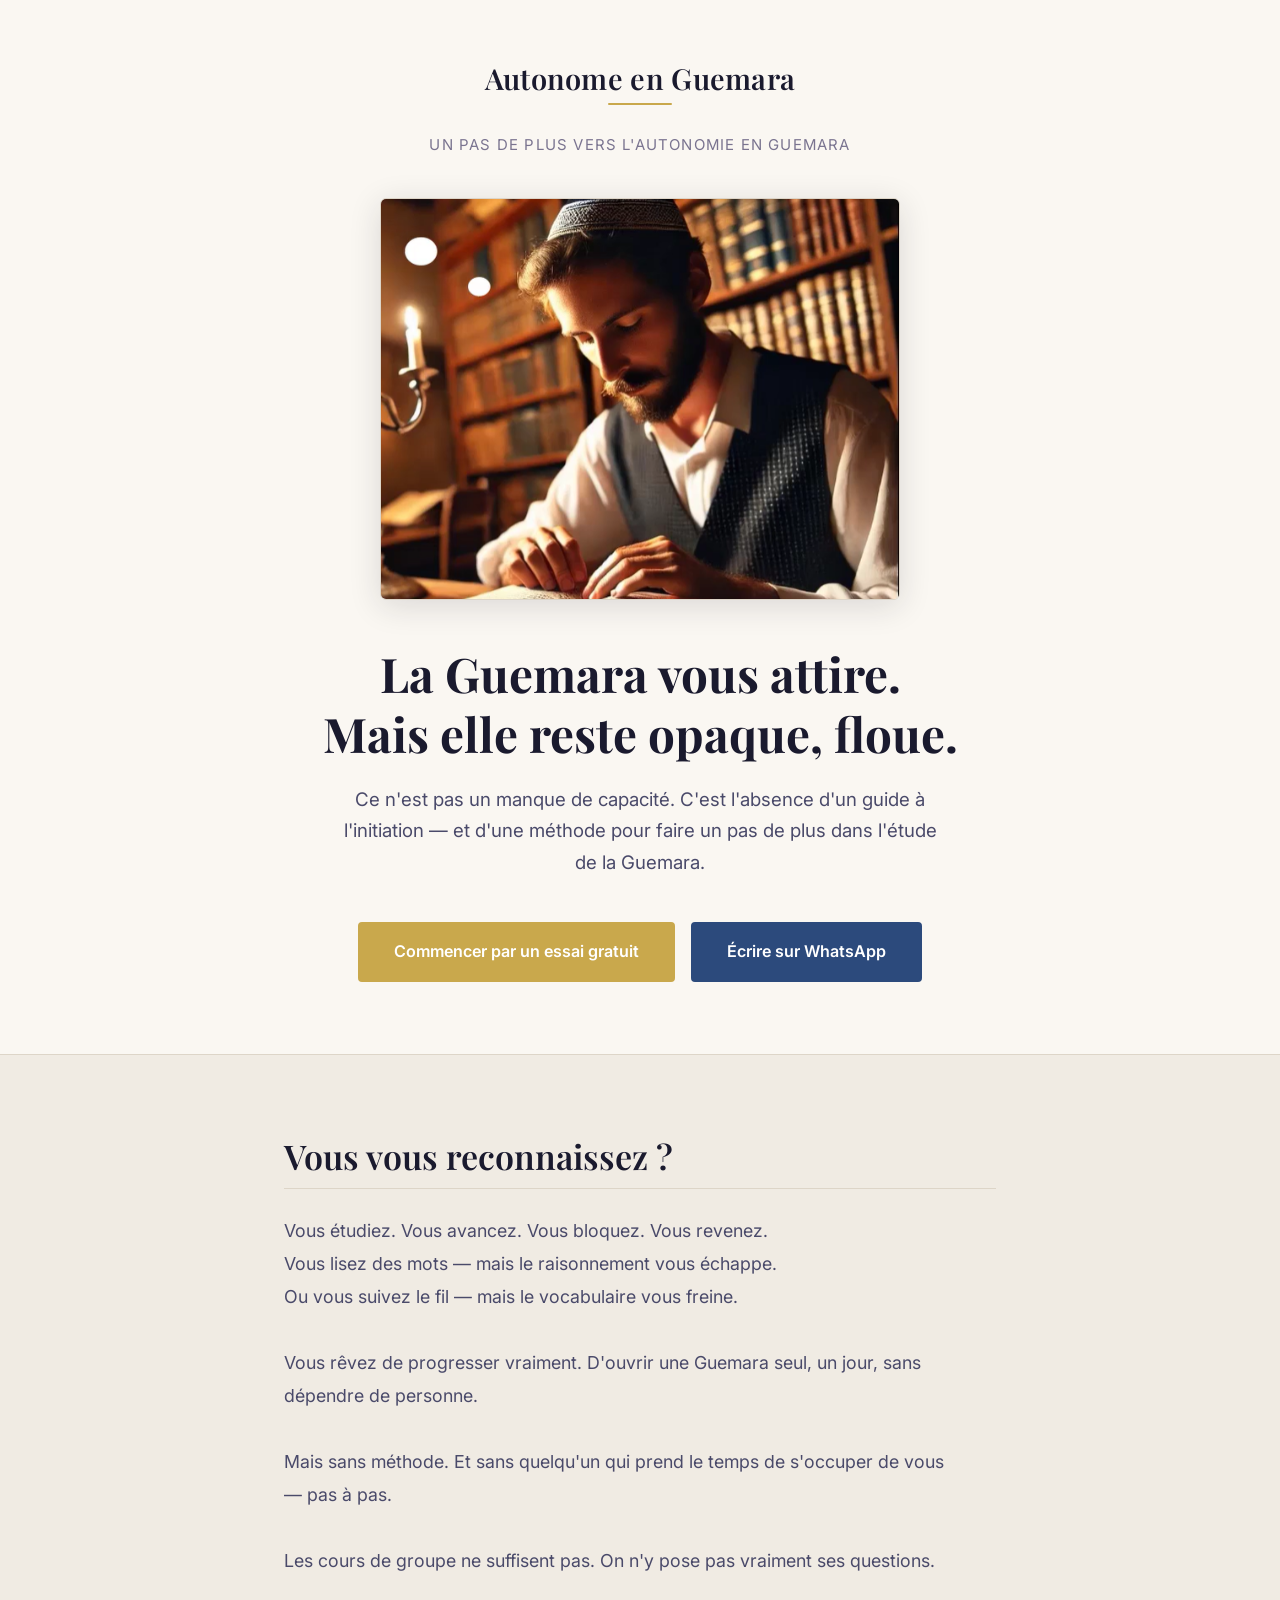
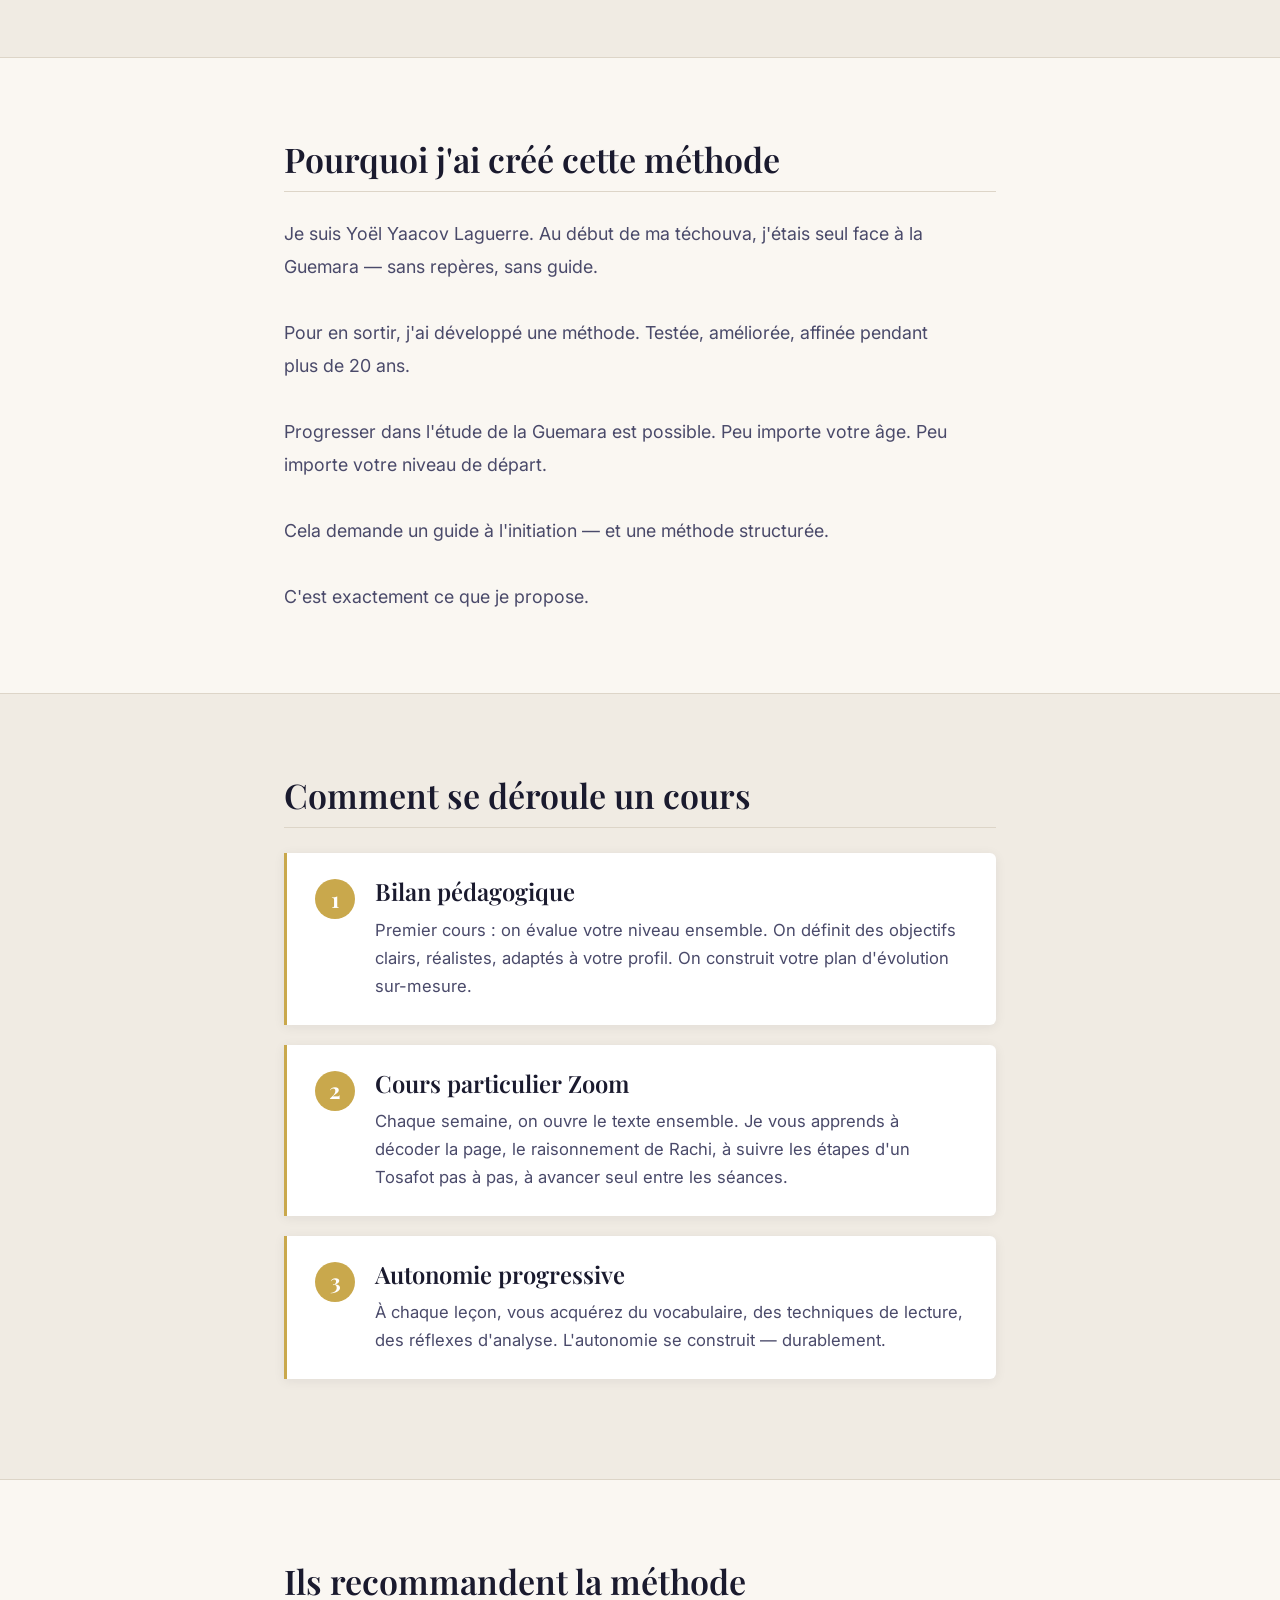
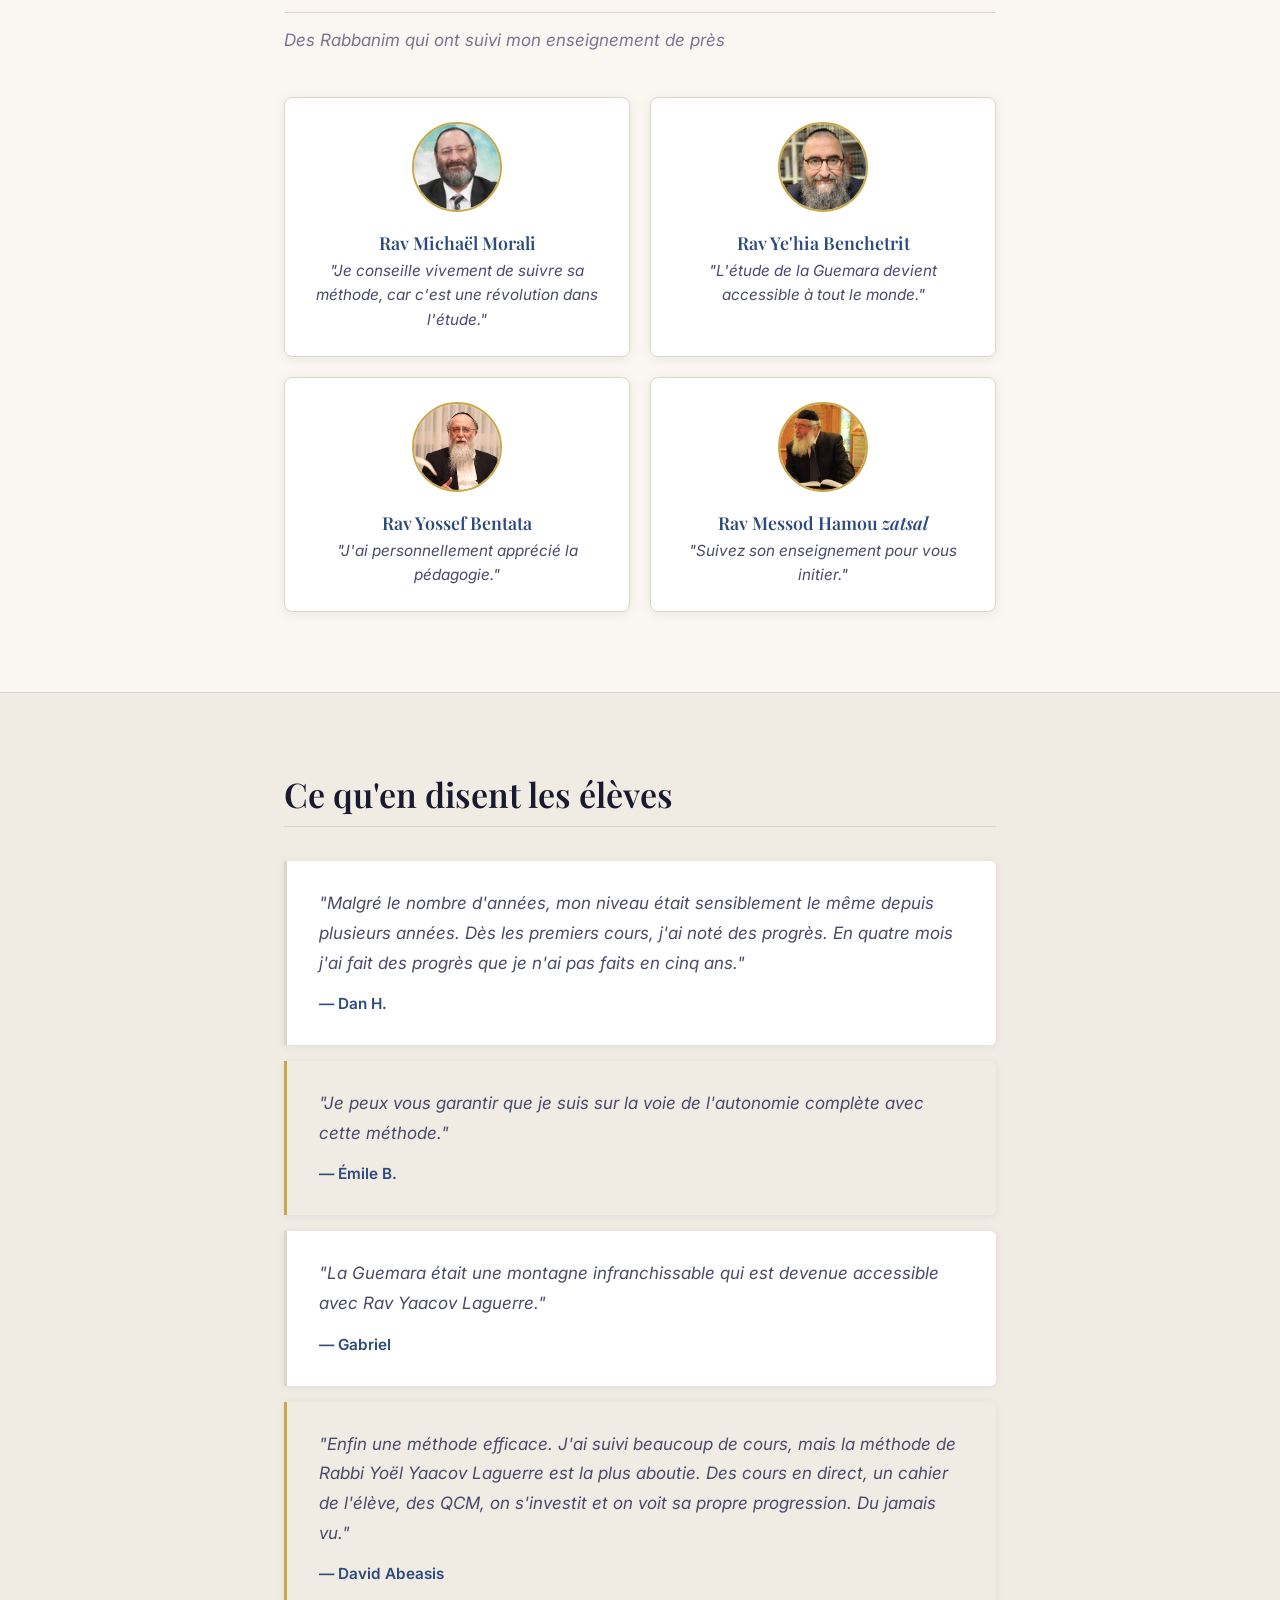
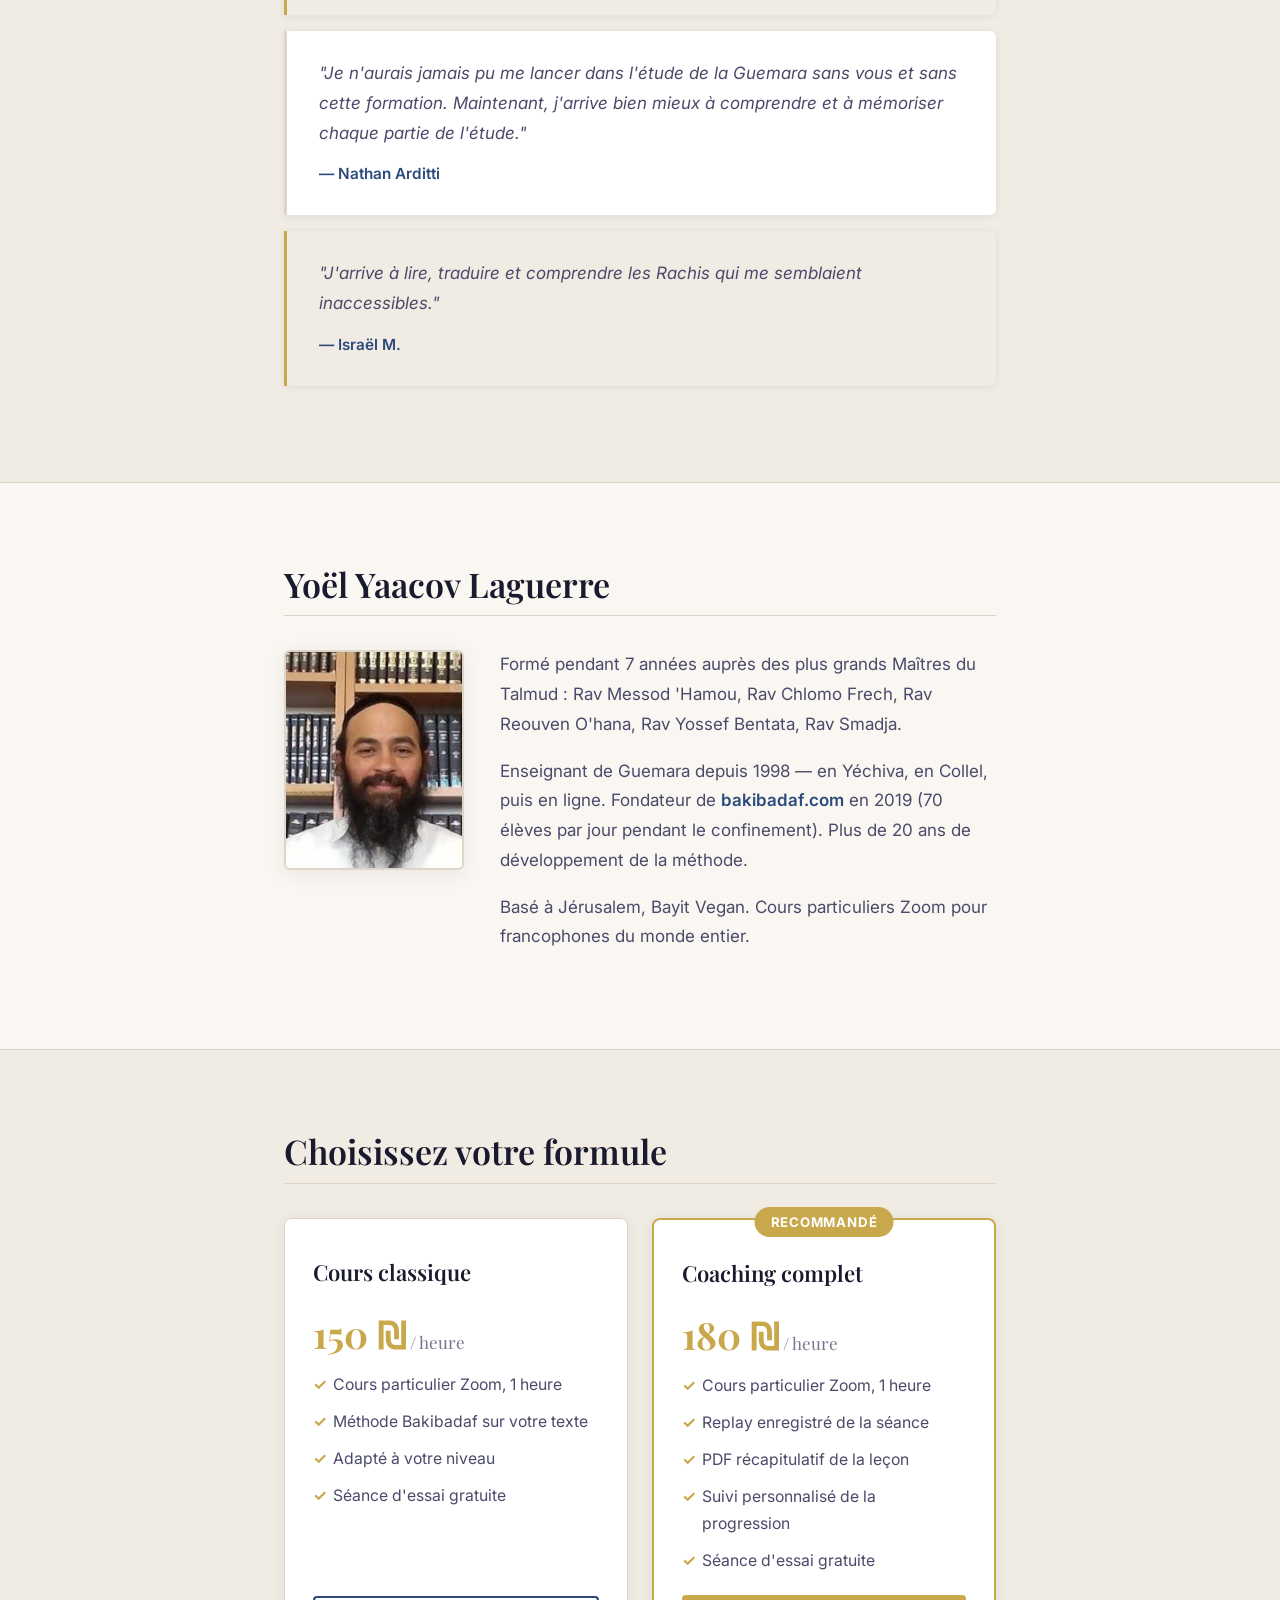
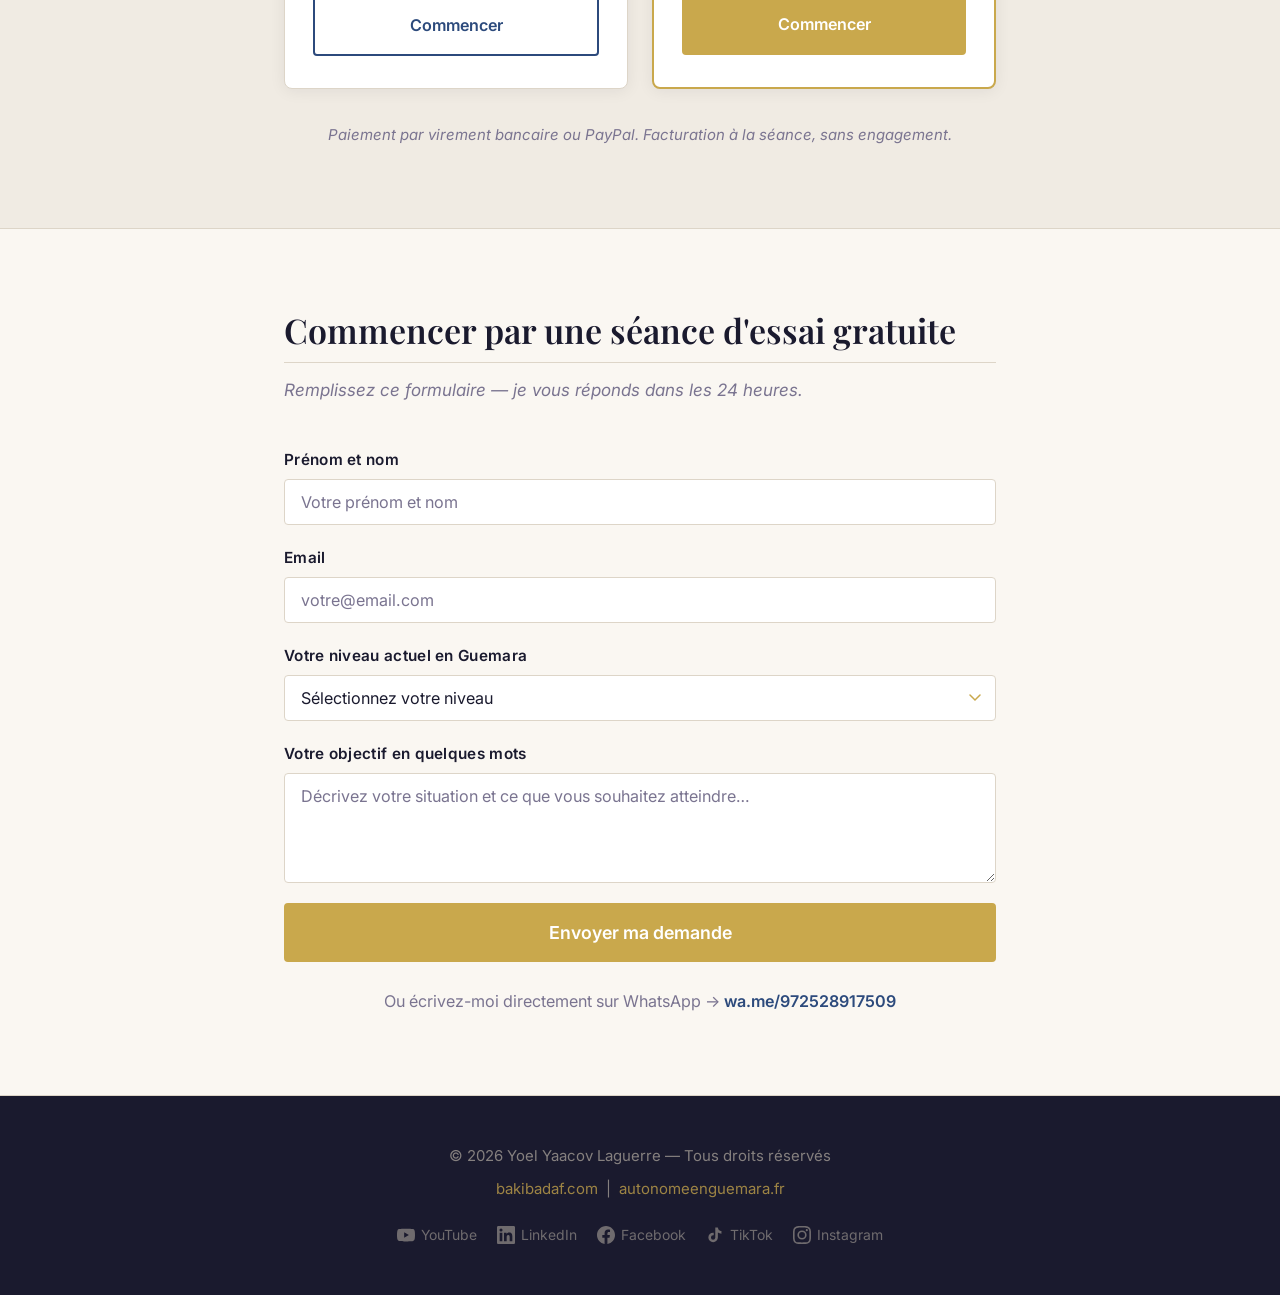
==== index.html @ 6c23c230 "Initial deploy — autonomeenguemara.fr" ====
<!DOCTYPE html>
<html lang="fr">
<head>
  <meta charset="UTF-8" />
  <meta name="viewport" content="width=device-width, initial-scale=1.0" />
  <title>Autonome en Guemara — Cours particuliers avec Rav Yoël Yaacov Laguerre</title>
  <meta name="description" content="Un pas de plus vers l'autonomie en Guemara. Cours particuliers Zoom avec Rav Yoël Yaacov Laguerre. Méthode Bakibadaf. Séance d'essai gratuite." />

  <link rel="preconnect" href="https://fonts.googleapis.com" />
  <link rel="preconnect" href="https://fonts.gstatic.com" crossorigin />
  <link href="https://fonts.googleapis.com/css2?family=Playfair+Display:ital,wght@0,400;0,600;0,700;1,400&family=Inter:wght@400;500;600&display=swap" rel="stylesheet" />

  <link rel="stylesheet" href="style.css" />
</head>
<body>

  <!-- ═══════════════════════════════════════════
       1. HERO
  ════════════════════════════════════════════ -->
  <section class="hero">
    <div class="container">
      <div class="hero__logo-texte">
        <span class="hero__logo-titre">Autonome en Guemara</span>
        <span class="hero__logo-ligne"></span>
      </div>

      <div class="hero__sous-logo">Un pas de plus vers l'autonomie en Guemara</div>

      <div class="hero__image-wrap">
        <img
          src="images/hero.png"
          alt="Élève étudiant la Guemara à la bougie"
          class="hero__image"
          loading="eager"
        />
      </div>

      <h1 class="hero__titre">
        La Guemara vous attire.<br>Mais elle reste opaque, floue.
      </h1>
      <p class="hero__sous-titre">
        Ce n'est pas un manque de capacité. C'est l'absence d'un guide à l'initiation — et d'une méthode pour faire un pas de plus dans l'étude de la Guemara.
      </p>

      <div class="hero__cta">
        <a href="#formulaire" class="btn btn--or">Commencer par un essai gratuit</a>
        <a href="https://wa.me/972528917509" class="btn btn--bordeaux" target="_blank" rel="noopener">Écrire sur WhatsApp</a>
      </div>
    </div>
  </section>

  <hr class="separateur" />

  <!-- ═══════════════════════════════════════════
       2. LA DOULEUR
  ════════════════════════════════════════════ -->
  <section class="section section--alt">
    <div class="container">
      <h2>Vous vous reconnaissez&nbsp;?</h2>
      <p class="prose">
        Vous étudiez. Vous avancez. Vous bloquez. Vous revenez.<br>
        Vous lisez des mots — mais le raisonnement vous échappe.<br>
        Ou vous suivez le fil — mais le vocabulaire vous freine.<br><br>
        Vous rêvez de progresser vraiment. D'ouvrir une Guemara seul, un jour, sans dépendre de personne.<br><br>
        Mais sans méthode. Et sans quelqu'un qui prend le temps de s'occuper de vous — pas à pas.<br><br>
        Les cours de groupe ne suffisent pas. On n'y pose pas vraiment ses questions.
      </p>
    </div>
  </section>

  <hr class="separateur" />

  <!-- ═══════════════════════════════════════════
       3. POURQUOI CETTE MÉTHODE EXISTE
  ════════════════════════════════════════════ -->
  <section class="section">
    <div class="container">
      <h2>Pourquoi j'ai créé cette méthode</h2>
      <p class="prose">
        Je suis Yoël Yaacov Laguerre. Au début de ma téchouva, j'étais seul face à la Guemara — sans repères, sans guide.<br><br>
        Pour en sortir, j'ai développé une méthode. Testée, améliorée, affinée pendant plus de 20 ans.<br><br>
        Progresser dans l'étude de la Guemara est possible. Peu importe votre âge. Peu importe votre niveau de départ.<br><br>
        Cela demande un guide à l'initiation — et une méthode structurée.<br><br>
        C'est exactement ce que je propose.
      </p>
    </div>
  </section>

  <hr class="separateur" />

  <!-- ═══════════════════════════════════════════
       4. COMMENT ÇA SE PASSE
  ════════════════════════════════════════════ -->
  <section class="section section--alt">
    <div class="container">
      <h2>Comment se déroule un cours</h2>

      <div class="etape">
        <div class="etape__num">1</div>
        <div class="etape__corps">
          <h3>Bilan pédagogique</h3>
          <p>Premier cours : on évalue votre niveau ensemble. On définit des objectifs clairs, réalistes, adaptés à votre profil. On construit votre plan d'évolution sur-mesure.</p>
        </div>
      </div>

      <div class="etape">
        <div class="etape__num">2</div>
        <div class="etape__corps">
          <h3>Cours particulier Zoom</h3>
          <p>Chaque semaine, on ouvre le texte ensemble. Je vous apprends à décoder la page, le raisonnement de Rachi, à suivre les étapes d'un Tosafot pas à pas, à avancer seul entre les séances.</p>
        </div>
      </div>

      <div class="etape">
        <div class="etape__num">3</div>
        <div class="etape__corps">
          <h3>Autonomie progressive</h3>
          <p>À chaque leçon, vous acquérez du vocabulaire, des techniques de lecture, des réflexes d'analyse. L'autonomie se construit — durablement.</p>
        </div>
      </div>
    </div>
  </section>

  <hr class="separateur" />

  <!-- ═══════════════════════════════════════════
       5. ILS RECOMMANDENT — RABBANIM
  ════════════════════════════════════════════ -->
  <section class="section" id="recommandations">
    <div class="container">
      <h2>Ils recommandent la méthode</h2>
      <p class="section__sous-titre">Des Rabbanim qui ont suivi mon enseignement de près</p>

      <div class="cards-grid">

        <article class="card-rav">
          <img src="images/rav_morali.png" alt="Rav Michaël Morali" class="card-rav__photo" loading="lazy" />
          <div class="card-rav__corps">
            <div class="card-rav__nom">Rav Michaël Morali</div>
            <blockquote class="card-rav__citation">
              "Je conseille vivement de suivre sa méthode, car c'est une révolution dans l'étude."
            </blockquote>
          </div>
        </article>

        <article class="card-rav">
          <img src="images/rav_benchetrit.png" alt="Rav Ye'hia Benchetrit" class="card-rav__photo" loading="lazy" />
          <div class="card-rav__corps">
            <div class="card-rav__nom">Rav Ye'hia Benchetrit</div>
            <blockquote class="card-rav__citation">
              "L'étude de la Guemara devient accessible à tout le monde."
            </blockquote>
          </div>
        </article>

        <article class="card-rav">
          <img src="images/rav_bentata.png" alt="Rav Yossef Bentata" class="card-rav__photo" loading="lazy" />
          <div class="card-rav__corps">
            <div class="card-rav__nom">Rav Yossef Bentata</div>
            <blockquote class="card-rav__citation">
              "J'ai personnellement apprécié la pédagogie."
            </blockquote>
          </div>
        </article>

        <article class="card-rav">
          <img src="images/rav_hamou.png" alt="Rav Messod Hamou zatsal" class="card-rav__photo" loading="lazy" />
          <div class="card-rav__corps">
            <div class="card-rav__nom">Rav Messod Hamou <em>zatsal</em></div>
            <blockquote class="card-rav__citation">
              "Suivez son enseignement pour vous initier."
            </blockquote>
          </div>
        </article>

      </div>
    </div>
  </section>

  <hr class="separateur" />

  <!-- ═══════════════════════════════════════════
       6. TÉMOIGNAGES ÉLÈVES
  ════════════════════════════════════════════ -->
  <section class="section section--alt" id="temoignages">
    <div class="container">
      <h2>Ce qu'en disent les élèves</h2>

      <div class="temoignages-liste">

        <blockquote class="temoignage">
          <p>"Malgré le nombre d'années, mon niveau était sensiblement le même depuis plusieurs années. Dès les premiers cours, j'ai noté des progrès. En quatre mois j'ai fait des progrès que je n'ai pas faits en cinq ans."</p>
          <footer>— <cite>Dan H.</cite></footer>
        </blockquote>

        <blockquote class="temoignage temoignage--alt">
          <p>"Je peux vous garantir que je suis sur la voie de l'autonomie complète avec cette méthode."</p>
          <footer>— <cite>Émile B.</cite></footer>
        </blockquote>

        <blockquote class="temoignage">
          <p>"La Guemara était une montagne infranchissable qui est devenue accessible avec Rav Yaacov Laguerre."</p>
          <footer>— <cite>Gabriel</cite></footer>
        </blockquote>

        <blockquote class="temoignage temoignage--alt">
          <p>"Enfin une méthode efficace. J'ai suivi beaucoup de cours, mais la méthode de Rabbi Yoël Yaacov Laguerre est la plus aboutie. Des cours en direct, un cahier de l'élève, des QCM, on s'investit et on voit sa propre progression. Du jamais vu."</p>
          <footer>— <cite>David Abeasis</cite></footer>
        </blockquote>

        <blockquote class="temoignage">
          <p>"Je n'aurais jamais pu me lancer dans l'étude de la Guemara sans vous et sans cette formation. Maintenant, j'arrive bien mieux à comprendre et à mémoriser chaque partie de l'étude."</p>
          <footer>— <cite>Nathan Arditti</cite></footer>
        </blockquote>

        <blockquote class="temoignage temoignage--alt">
          <p>"J'arrive à lire, traduire et comprendre les Rachis qui me semblaient inaccessibles."</p>
          <footer>— <cite>Israël M.</cite></footer>
        </blockquote>

      </div>
    </div>
  </section>

  <hr class="separateur" />

  <!-- ═══════════════════════════════════════════
       7. QUI SUIS-JE
  ════════════════════════════════════════════ -->
  <section class="section" id="biographie">
    <div class="container">
      <h2>Yoël Yaacov Laguerre</h2>

      <div class="bio">
        <img
          src="images/rav_yaacov.jpg"
          alt="Rav Yoël Yaacov Laguerre"
          class="bio__photo"
          loading="lazy"
        />
        <div class="bio__texte">
          <p>Formé pendant 7 années auprès des plus grands Maîtres du Talmud : Rav Messod 'Hamou, Rav Chlomo Frech, Rav Reouven O'hana, Rav Yossef Bentata, Rav Smadja.</p>
          <p>Enseignant de Guemara depuis 1998 — en Yéchiva, en Collel, puis en ligne. Fondateur de <strong>bakibadaf.com</strong> en 2019 (70 élèves par jour pendant le confinement). Plus de 20 ans de développement de la méthode.</p>
          <p>Basé à Jérusalem, Bayit Vegan. Cours particuliers Zoom pour francophones du monde entier.</p>
        </div>
      </div>
    </div>
  </section>

  <hr class="separateur" />

  <!-- ═══════════════════════════════════════════
       8. TARIFS
  ════════════════════════════════════════════ -->
  <section class="section section--alt" id="tarifs">
    <div class="container">
      <h2>Choisissez votre formule</h2>

      <div class="tarifs-grid">

        <article class="tarif-card">
          <h3 class="tarif-card__titre">Cours classique</h3>
          <div class="tarif-card__prix">150 ₪<span> / heure</span></div>
          <ul class="tarif-card__liste">
            <li>Cours particulier Zoom, 1 heure</li>
            <li>Méthode Bakibadaf sur votre texte</li>
            <li>Adapté à votre niveau</li>
            <li>Séance d'essai gratuite</li>
          </ul>
          <a href="#formulaire" class="btn btn--contour">Commencer</a>
        </article>

        <article class="tarif-card tarif-card--recommande">
          <div class="tarif-card__badge">Recommandé</div>
          <h3 class="tarif-card__titre">Coaching complet</h3>
          <div class="tarif-card__prix">180 ₪<span> / heure</span></div>
          <ul class="tarif-card__liste">
            <li>Cours particulier Zoom, 1 heure</li>
            <li>Replay enregistré de la séance</li>
            <li>PDF récapitulatif de la leçon</li>
            <li>Suivi personnalisé de la progression</li>
            <li>Séance d'essai gratuite</li>
          </ul>
          <a href="#formulaire" class="btn btn--or">Commencer</a>
        </article>

      </div>

      <p class="tarifs__note">Paiement par virement bancaire ou PayPal. Facturation à la séance, sans engagement.</p>
    </div>
  </section>

  <hr class="separateur" />

  <!-- ═══════════════════════════════════════════
       9. FORMULAIRE
  ════════════════════════════════════════════ -->
  <section class="section" id="formulaire">
    <div class="container">
      <h2>Commencer par une séance d'essai gratuite</h2>
      <p class="section__sous-titre">Remplissez ce formulaire — je vous réponds dans les 24 heures.</p>

      <form
        action="https://formspree.io/f/xaewdpge"
        method="POST"
        class="formulaire"
        id="contact-form"
      >
        <input type="hidden" name="_next" value="https://autonomeenguemara.fr/merci.html" />
        <div class="formulaire__champ">
          <label for="nom">Prénom et nom</label>
          <input
            type="text"
            id="nom"
            name="nom"
            placeholder="Votre prénom et nom"
            required
            autocomplete="name"
          />
        </div>

        <div class="formulaire__champ">
          <label for="email">Email</label>
          <input
            type="email"
            id="email"
            name="email"
            placeholder="votre@email.com"
            required
            autocomplete="email"
          />
        </div>

        <div class="formulaire__champ">
          <label for="niveau">Votre niveau actuel en Guemara</label>
          <select id="niveau" name="niveau" required>
            <option value="" disabled selected>Sélectionnez votre niveau</option>
            <option value="debutant">Débutant complet</option>
            <option value="lit-bloque">Je lis mais je bloque</option>
            <option value="intermediaire">Niveau intermédiaire</option>
            <option value="avance">Avancé</option>
          </select>
        </div>

        <div class="formulaire__champ">
          <label for="objectif">Votre objectif en quelques mots</label>
          <textarea
            id="objectif"
            name="objectif"
            rows="4"
            placeholder="Décrivez votre situation et ce que vous souhaitez atteindre…"
          ></textarea>
        </div>

        <button type="submit" class="btn btn--or btn--large">Envoyer ma demande</button>
      </form>

      <p class="formulaire__whatsapp">
        Ou écrivez-moi directement sur WhatsApp →
        <a href="https://wa.me/972528917509" target="_blank" rel="noopener">wa.me/972528917509</a>
      </p>
    </div>
  </section>

  <!-- ═══════════════════════════════════════════
       10. FOOTER
  ════════════════════════════════════════════ -->
  <footer class="footer">
    <div class="container">
      <p>© 2026 Yoel Yaacov Laguerre — Tous droits réservés</p>
      <p class="footer__liens-sites">
        <a href="https://bakibadaf.com" target="_blank" rel="noopener">bakibadaf.com</a>
        &nbsp;|&nbsp;
        <a href="https://autonomeenguemara.fr" target="_blank" rel="noopener">autonomeenguemara.fr</a>
      </p>
      <nav class="footer__reseaux" aria-label="Réseaux sociaux">
        <a href="https://www.youtube.com/@bakibadaf" target="_blank" rel="noopener" aria-label="YouTube">
          <svg viewBox="0 0 24 24" fill="currentColor" aria-hidden="true"><path d="M23.498 6.186a2.995 2.995 0 0 0-2.107-2.12C19.416 3.5 12 3.5 12 3.5s-7.416 0-9.391.566A2.995 2.995 0 0 0 .502 6.186C0 8.18 0 12 0 12s0 3.82.502 5.814a2.995 2.995 0 0 0 2.107 2.12C4.584 20.5 12 20.5 12 20.5s7.416 0 9.391-.566a2.995 2.995 0 0 0 2.107-2.12C24 15.82 24 12 24 12s0-3.82-.502-5.814zM9.545 15.568V8.432L15.818 12l-6.273 3.568z"/></svg>
          YouTube
        </a>
        <a href="https://www.linkedin.com" target="_blank" rel="noopener" aria-label="LinkedIn">
          <svg viewBox="0 0 24 24" fill="currentColor" aria-hidden="true"><path d="M20.447 20.452h-3.554v-5.569c0-1.328-.027-3.037-1.852-3.037-1.853 0-2.136 1.445-2.136 2.939v5.667H9.351V9h3.414v1.561h.046c.477-.9 1.637-1.85 3.37-1.85 3.601 0 4.267 2.37 4.267 5.455v6.286zM5.337 7.433a2.062 2.062 0 0 1-2.063-2.065 2.064 2.064 0 1 1 2.063 2.065zm1.782 13.019H3.555V9h3.564v11.452zM22.225 0H1.771C.792 0 0 .774 0 1.729v20.542C0 23.227.792 24 1.771 24h20.451C23.2 24 24 23.227 24 22.271V1.729C24 .774 23.2 0 22.222 0h.003z"/></svg>
          LinkedIn
        </a>
        <a href="https://www.facebook.com/bakibadaf" target="_blank" rel="noopener" aria-label="Facebook">
          <svg viewBox="0 0 24 24" fill="currentColor" aria-hidden="true"><path d="M24 12.073C24 5.405 18.627 0 12 0S0 5.405 0 12.073C0 18.1 4.388 23.094 10.125 24v-8.437H7.078v-3.49h3.047V9.41c0-3.025 1.792-4.697 4.533-4.697 1.312 0 2.686.235 2.686.235v2.97h-1.513c-1.491 0-1.956.93-1.956 1.886v2.268h3.328l-.532 3.49h-2.796V24C19.612 23.094 24 18.1 24 12.073z"/></svg>
          Facebook
        </a>
        <a href="https://www.tiktok.com/@bakibadaf" target="_blank" rel="noopener" aria-label="TikTok">
          <svg viewBox="0 0 24 24" fill="currentColor" aria-hidden="true"><path d="M19.59 6.69a4.83 4.83 0 0 1-3.77-4.25V2h-3.45v13.67a2.89 2.89 0 0 1-2.88 2.5 2.89 2.89 0 0 1-2.89-2.89 2.89 2.89 0 0 1 2.89-2.89c.28 0 .54.04.79.1V9.01a6.33 6.33 0 0 0-.79-.05 6.34 6.34 0 0 0-6.34 6.34 6.34 6.34 0 0 0 6.34 6.34 6.34 6.34 0 0 0 6.33-6.34V8.69a8.19 8.19 0 0 0 4.78 1.52V6.77a4.86 4.86 0 0 1-1.01-.08z"/></svg>
          TikTok
        </a>
        <a href="https://www.instagram.com/bakibadaf" target="_blank" rel="noopener" aria-label="Instagram">
          <svg viewBox="0 0 24 24" fill="currentColor" aria-hidden="true"><path d="M12 2.163c3.204 0 3.584.012 4.85.07 3.252.148 4.771 1.691 4.919 4.919.058 1.265.069 1.645.069 4.849 0 3.205-.012 3.584-.069 4.849-.149 3.225-1.664 4.771-4.919 4.919-1.266.058-1.644.07-4.85.07-3.204 0-3.584-.012-4.849-.07-3.26-.149-4.771-1.699-4.919-4.92-.058-1.265-.07-1.644-.07-4.849 0-3.204.013-3.583.07-4.849.149-3.227 1.664-4.771 4.919-4.919 1.266-.057 1.645-.069 4.849-.069zm0-2.163c-3.259 0-3.667.014-4.947.072-4.358.2-6.78 2.618-6.98 6.98-.059 1.281-.073 1.689-.073 4.948 0 3.259.014 3.668.072 4.948.2 4.358 2.618 6.78 6.98 6.98 1.281.058 1.689.072 4.948.072 3.259 0 3.668-.014 4.948-.072 4.354-.2 6.782-2.618 6.979-6.98.059-1.28.073-1.689.073-4.948 0-3.259-.014-3.667-.072-4.947-.196-4.354-2.617-6.78-6.979-6.98-1.281-.059-1.69-.073-4.949-.073zm0 5.838a6.162 6.162 0 1 0 0 12.324 6.162 6.162 0 0 0 0-12.324zM12 16a4 4 0 1 1 0-8 4 4 0 0 1 0 8zm6.406-11.845a1.44 1.44 0 1 0 0 2.881 1.44 1.44 0 0 0 0-2.881z"/></svg>
          Instagram
        </a>
      </nav>
    </div>
  </footer>

</body>
</html>
---- style.css ----
/* ═══════════════════════════════════════════
   VARIABLES & RESET
════════════════════════════════════════════ */
:root {
  --fond:           #faf7f2;
  --fond-alt:       #f0ebe3;
  --texte:          #1a1a2e;
  --texte-doux:     #4a4a6a;
  --texte-leger:    #7a7490;
  --or:             #c9a84c;
  --or-clair:       #dbb95e;
  --bleu:           #2c4a7c;
  --bleu-clair:     #3a5f9e;
  --separateur:     #ddd5c8;
  --card-fond:      #ffffff;
  --card-ombre:     rgba(26, 26, 46, 0.07);

  --ff-titre: 'Playfair Display', Georgia, serif;
  --ff-corps: 'Inter', system-ui, sans-serif;

  --max: 760px;
  --pad-section: 80px 24px;
}

*, *::before, *::after { box-sizing: border-box; margin: 0; padding: 0; }

html { scroll-behavior: smooth; font-size: 17px; }

body {
  background: var(--fond);
  color: var(--texte);
  font-family: var(--ff-corps);
  line-height: 1.7;
  -webkit-font-smoothing: antialiased;
}

img { max-width: 100%; display: block; }

a { color: var(--bleu); text-decoration: none; }
a:hover { color: var(--bleu-clair); }

/* ═══════════════════════════════════════════
   CONTAINER
════════════════════════════════════════════ */
.container {
  max-width: var(--max);
  margin: 0 auto;
  padding: 0 24px;
}

/* ═══════════════════════════════════════════
   SEPARATEUR
════════════════════════════════════════════ */
.separateur {
  border: none;
  border-top: 1px solid var(--separateur);
  margin: 0;
}

/* ═══════════════════════════════════════════
   SECTIONS
════════════════════════════════════════════ */
.section {
  padding: var(--pad-section);
}

.section--alt {
  background: var(--fond-alt);
}

.section__sous-titre {
  color: var(--texte-leger);
  font-size: 1rem;
  margin-top: -0.75rem;
  margin-bottom: 2.5rem;
  font-style: italic;
}

/* ═══════════════════════════════════════════
   TYPOGRAPHIE
════════════════════════════════════════════ */
h1, h2, h3 {
  font-family: var(--ff-titre);
  color: var(--texte);
  line-height: 1.25;
}

h1 { font-size: 2.8rem; font-weight: 700; }
h2 {
  font-size: 2rem;
  font-weight: 600;
  margin-bottom: 1.5rem;
  padding-bottom: 0.6rem;
  border-bottom: 1px solid var(--separateur);
}
h3 { font-size: 1.4rem; font-weight: 600; margin-bottom: 0.5rem; }

.prose {
  font-size: 1.05rem;
  line-height: 1.85;
  color: var(--texte-doux);
  max-width: 680px;
}

/* ═══════════════════════════════════════════
   BOUTONS
════════════════════════════════════════════ */
.btn {
  display: inline-block;
  padding: 0.85rem 2rem;
  border-radius: 4px;
  font-family: var(--ff-corps);
  font-size: 0.95rem;
  font-weight: 600;
  cursor: pointer;
  transition: background 0.2s, color 0.2s, border-color 0.2s, transform 0.1s;
  text-align: center;
  white-space: nowrap;
}
.btn:hover { transform: translateY(-1px); }
.btn:active { transform: translateY(0); }

.btn--or {
  background: var(--or);
  color: #ffffff;
  border: 2px solid var(--or);
}
.btn--or:hover {
  background: var(--or-clair);
  border-color: var(--or-clair);
  color: #ffffff;
}

.btn--bordeaux {
  background: var(--bleu);
  color: #ffffff;
  border: 2px solid var(--bleu);
}
.btn--bordeaux:hover {
  background: var(--bleu-clair);
  border-color: var(--bleu-clair);
  color: #ffffff;
}

.btn--contour {
  background: transparent;
  color: var(--bleu);
  border: 2px solid var(--bleu);
}
.btn--contour:hover {
  background: rgba(44, 74, 124, 0.08);
  color: var(--bleu-clair);
}

.btn--large {
  width: 100%;
  padding: 1rem 2rem;
  font-size: 1.05rem;
}

/* ═══════════════════════════════════════════
   HERO
════════════════════════════════════════════ */
.hero {
  padding: 64px 0 72px;
  text-align: center;
  background: var(--fond);
}

/* Logo texte sobre */
.hero__logo-texte {
  display: flex;
  flex-direction: column;
  align-items: center;
  margin-bottom: 28px;
}

.hero__logo-titre {
  font-family: var(--ff-titre);
  font-size: 1.7rem;
  font-weight: 600;
  color: var(--texte);
  letter-spacing: 0.01em;
  line-height: 1;
}

.hero__logo-ligne {
  display: block;
  width: 64px;
  height: 2px;
  background: var(--or);
  margin-top: 10px;
  border-radius: 2px;
}

.hero__sous-logo {
  font-family: var(--ff-corps);
  font-size: 0.88rem;
  color: var(--texte-leger);
  letter-spacing: 0.08em;
  text-transform: uppercase;
  margin-bottom: 40px;
}

.hero__image-wrap {
  margin: 0 auto 44px;
  max-width: 520px;
  border-radius: 6px;
  overflow: hidden;
  box-shadow: 0 6px 32px rgba(26, 26, 46, 0.14);
  border: 1px solid var(--separateur);
}

.hero__image {
  width: 100%;
  height: auto;
  object-fit: cover;
  max-height: 400px;
}

.hero__titre {
  font-size: 2.8rem;
  margin-bottom: 1.2rem;
  color: var(--texte);
}

.hero__sous-titre {
  font-size: 1.1rem;
  color: var(--texte-doux);
  max-width: 600px;
  margin: 0 auto 2.5rem;
  line-height: 1.7;
}

.hero__cta {
  display: flex;
  gap: 16px;
  justify-content: center;
  flex-wrap: wrap;
}

/* ═══════════════════════════════════════════
   ÉTAPES
════════════════════════════════════════════ */
.etape {
  display: flex;
  gap: 20px;
  align-items: flex-start;
  background: var(--card-fond);
  border-left: 3px solid var(--or);
  border-radius: 0 6px 6px 0;
  padding: 24px 28px;
  margin-bottom: 20px;
  box-shadow: 0 2px 12px var(--card-ombre);
}

.etape__num {
  flex-shrink: 0;
  width: 40px;
  height: 40px;
  background: var(--or);
  color: #ffffff;
  font-family: var(--ff-titre);
  font-size: 1.3rem;
  font-weight: 700;
  border-radius: 50%;
  display: flex;
  align-items: center;
  justify-content: center;
  margin-top: 2px;
}

.etape__corps p {
  color: var(--texte-doux);
  font-size: 0.98rem;
  margin-top: 0.3rem;
}

/* ═══════════════════════════════════════════
   CARDS RABBANIM
════════════════════════════════════════════ */
.cards-grid {
  display: grid;
  grid-template-columns: 1fr 1fr;
  gap: 20px;
  margin-top: 2rem;
}

.card-rav {
  background: var(--card-fond);
  border: 1px solid var(--separateur);
  border-radius: 8px;
  padding: 24px;
  display: flex;
  flex-direction: column;
  align-items: center;
  text-align: center;
  gap: 16px;
  box-shadow: 0 2px 12px var(--card-ombre);
  transition: box-shadow 0.2s, border-color 0.2s;
}
.card-rav:hover {
  box-shadow: 0 4px 24px rgba(26, 26, 46, 0.12);
  border-color: rgba(201, 168, 76, 0.5);
}

.card-rav__photo {
  width: 90px;
  height: 90px;
  object-fit: cover;
  border-radius: 50%;
  border: 2px solid var(--or);
}

.card-rav__nom {
  font-family: var(--ff-titre);
  font-size: 1.05rem;
  font-weight: 600;
  color: var(--bleu);
}

.card-rav__citation {
  font-size: 0.9rem;
  color: var(--texte-doux);
  font-style: italic;
  line-height: 1.6;
}

/* ═══════════════════════════════════════════
   TÉMOIGNAGES ÉLÈVES
════════════════════════════════════════════ */
.temoignages-liste {
  display: flex;
  flex-direction: column;
  gap: 0;
  margin-top: 2rem;
}

.temoignage {
  padding: 28px 32px;
  border-left: 3px solid var(--separateur);
  background: var(--card-fond);
  border-radius: 0 6px 6px 0;
  margin-bottom: 16px;
  box-shadow: 0 1px 8px var(--card-ombre);
}

.temoignage--alt {
  background: var(--fond-alt);
  border-left-color: var(--or);
}

.temoignage p {
  font-size: 1rem;
  color: var(--texte-doux);
  line-height: 1.75;
  font-style: italic;
  margin-bottom: 0.75rem;
}

.temoignage footer {
  font-size: 0.9rem;
  color: var(--bleu);
  font-style: normal;
  font-weight: 600;
}

.temoignage cite { font-style: normal; }

/* ═══════════════════════════════════════════
   BIOGRAPHIE
════════════════════════════════════════════ */
.bio {
  display: flex;
  gap: 36px;
  align-items: flex-start;
  margin-top: 2rem;
}

.bio__photo {
  width: 180px;
  height: 220px;
  object-fit: cover;
  border-radius: 6px;
  border: 2px solid var(--separateur);
  flex-shrink: 0;
  box-shadow: 0 4px 20px var(--card-ombre);
}

.bio__texte p {
  color: var(--texte-doux);
  font-size: 1rem;
  margin-bottom: 1rem;
  line-height: 1.75;
}

.bio__texte strong { color: var(--bleu); font-weight: 600; }

/* ═══════════════════════════════════════════
   TARIFS
════════════════════════════════════════════ */
.tarifs-grid {
  display: grid;
  grid-template-columns: 1fr 1fr;
  gap: 24px;
  margin-top: 2rem;
}

.tarif-card {
  background: var(--card-fond);
  border: 1px solid var(--separateur);
  border-radius: 8px;
  padding: 32px 28px;
  display: flex;
  flex-direction: column;
  gap: 20px;
  position: relative;
  box-shadow: 0 2px 16px var(--card-ombre);
  transition: box-shadow 0.2s;
}
.tarif-card:hover { box-shadow: 0 6px 28px rgba(26, 26, 46, 0.12); }

.tarif-card--recommande {
  border-color: var(--or);
  border-width: 2px;
}

.tarif-card__badge {
  position: absolute;
  top: -13px;
  left: 50%;
  transform: translateX(-50%);
  background: var(--or);
  color: #ffffff;
  font-size: 0.78rem;
  font-weight: 700;
  letter-spacing: 0.06em;
  text-transform: uppercase;
  padding: 4px 16px;
  border-radius: 20px;
  white-space: nowrap;
}

.tarif-card__titre {
  font-size: 1.3rem;
  color: var(--texte);
  margin-top: 8px;
}

.tarif-card__prix {
  font-family: var(--ff-titre);
  font-size: 2.2rem;
  font-weight: 700;
  color: var(--or);
  line-height: 1;
}
.tarif-card__prix span {
  font-size: 1rem;
  font-weight: 400;
  color: var(--texte-leger);
}

.tarif-card__liste {
  list-style: none;
  flex: 1;
  display: flex;
  flex-direction: column;
  gap: 10px;
}

.tarif-card__liste li {
  font-size: 0.93rem;
  color: var(--texte-doux);
  padding-left: 20px;
  position: relative;
}
.tarif-card__liste li::before {
  content: '✓';
  color: var(--or);
  position: absolute;
  left: 0;
  font-weight: 700;
}

.tarifs__note {
  margin-top: 2rem;
  text-align: center;
  font-size: 0.88rem;
  color: var(--texte-leger);
  font-style: italic;
}

/* ═══════════════════════════════════════════
   FORMULAIRE
════════════════════════════════════════════ */
.formulaire {
  margin-top: 2.5rem;
  display: flex;
  flex-direction: column;
  gap: 20px;
}

.formulaire__champ {
  display: flex;
  flex-direction: column;
  gap: 6px;
}

.formulaire__champ label {
  font-size: 0.9rem;
  font-weight: 600;
  color: var(--texte);
  letter-spacing: 0.02em;
}

.formulaire__champ input,
.formulaire__champ select,
.formulaire__champ textarea {
  background: var(--card-fond);
  border: 1px solid var(--separateur);
  border-radius: 4px;
  color: var(--texte);
  font-family: var(--ff-corps);
  font-size: 0.95rem;
  padding: 12px 16px;
  transition: border-color 0.2s, box-shadow 0.2s;
  outline: none;
}

.formulaire__champ input:focus,
.formulaire__champ select:focus,
.formulaire__champ textarea:focus {
  border-color: var(--or);
  box-shadow: 0 0 0 3px rgba(201, 168, 76, 0.15);
}

.formulaire__champ input::placeholder,
.formulaire__champ textarea::placeholder {
  color: var(--texte-leger);
}

.formulaire__champ select {
  appearance: none;
  background-image: url("data:image/svg+xml,%3Csvg xmlns='http://www.w3.org/2000/svg' viewBox='0 0 12 8'%3E%3Cpath d='M1 1l5 5 5-5' stroke='%23c9a84c' stroke-width='1.5' fill='none' stroke-linecap='round'/%3E%3C/svg%3E");
  background-repeat: no-repeat;
  background-position: right 14px center;
  background-size: 12px;
  cursor: pointer;
}

.formulaire__champ select option {
  background: var(--card-fond);
  color: var(--texte);
}

.formulaire__champ textarea { resize: vertical; min-height: 110px; }

.formulaire__whatsapp {
  margin-top: 1.5rem;
  text-align: center;
  font-size: 0.95rem;
  color: var(--texte-leger);
}
.formulaire__whatsapp a {
  color: var(--bleu);
  font-weight: 600;
}
.formulaire__whatsapp a:hover { color: var(--bleu-clair); }

/* ═══════════════════════════════════════════
   FOOTER
════════════════════════════════════════════ */
.footer {
  background: var(--texte);
  border-top: 1px solid var(--separateur);
  padding: 48px 0;
  text-align: center;
}

.footer p {
  font-size: 0.88rem;
  color: rgba(240, 230, 208, 0.5);
  margin-bottom: 8px;
}

.footer__liens-sites {
  margin-bottom: 20px !important;
}

.footer__liens-sites a {
  color: rgba(201, 168, 76, 0.75);
  font-size: 0.88rem;
}
.footer__liens-sites a:hover { color: var(--or); }

.footer__reseaux {
  display: flex;
  align-items: center;
  justify-content: center;
  gap: 20px;
  flex-wrap: wrap;
  margin-top: 4px;
}

.footer__reseaux a {
  display: flex;
  align-items: center;
  gap: 6px;
  color: rgba(240, 230, 208, 0.4);
  font-size: 0.82rem;
  transition: color 0.2s;
}
.footer__reseaux a:hover { color: var(--or); }

.footer__reseaux svg {
  width: 18px;
  height: 18px;
  flex-shrink: 0;
}

/* ═══════════════════════════════════════════
   RESPONSIVE — MOBILE FIRST
════════════════════════════════════════════ */
@media (max-width: 767px) {
  :root { --pad-section: 56px 20px; }

  h1, .hero__titre { font-size: 2rem; }
  h2 { font-size: 1.6rem; }
  h3 { font-size: 1.2rem; }

  .hero { padding: 48px 0 56px; }

  .hero__logo-titre { font-size: 1.4rem; }

  .hero__sous-titre { font-size: 1rem; }

  .hero__cta { flex-direction: column; align-items: center; }
  .hero__cta .btn { width: 100%; max-width: 320px; }

  .cards-grid { grid-template-columns: 1fr; }

  .bio {
    flex-direction: column;
    align-items: center;
    text-align: center;
    gap: 24px;
  }
  .bio__photo { width: 140px; height: 170px; }

  .tarifs-grid { grid-template-columns: 1fr; }

  .etape { flex-direction: column; gap: 12px; }

  .temoignage { padding: 22px 20px; }
}

@media (max-width: 400px) {
  h1, .hero__titre { font-size: 1.75rem; }
}
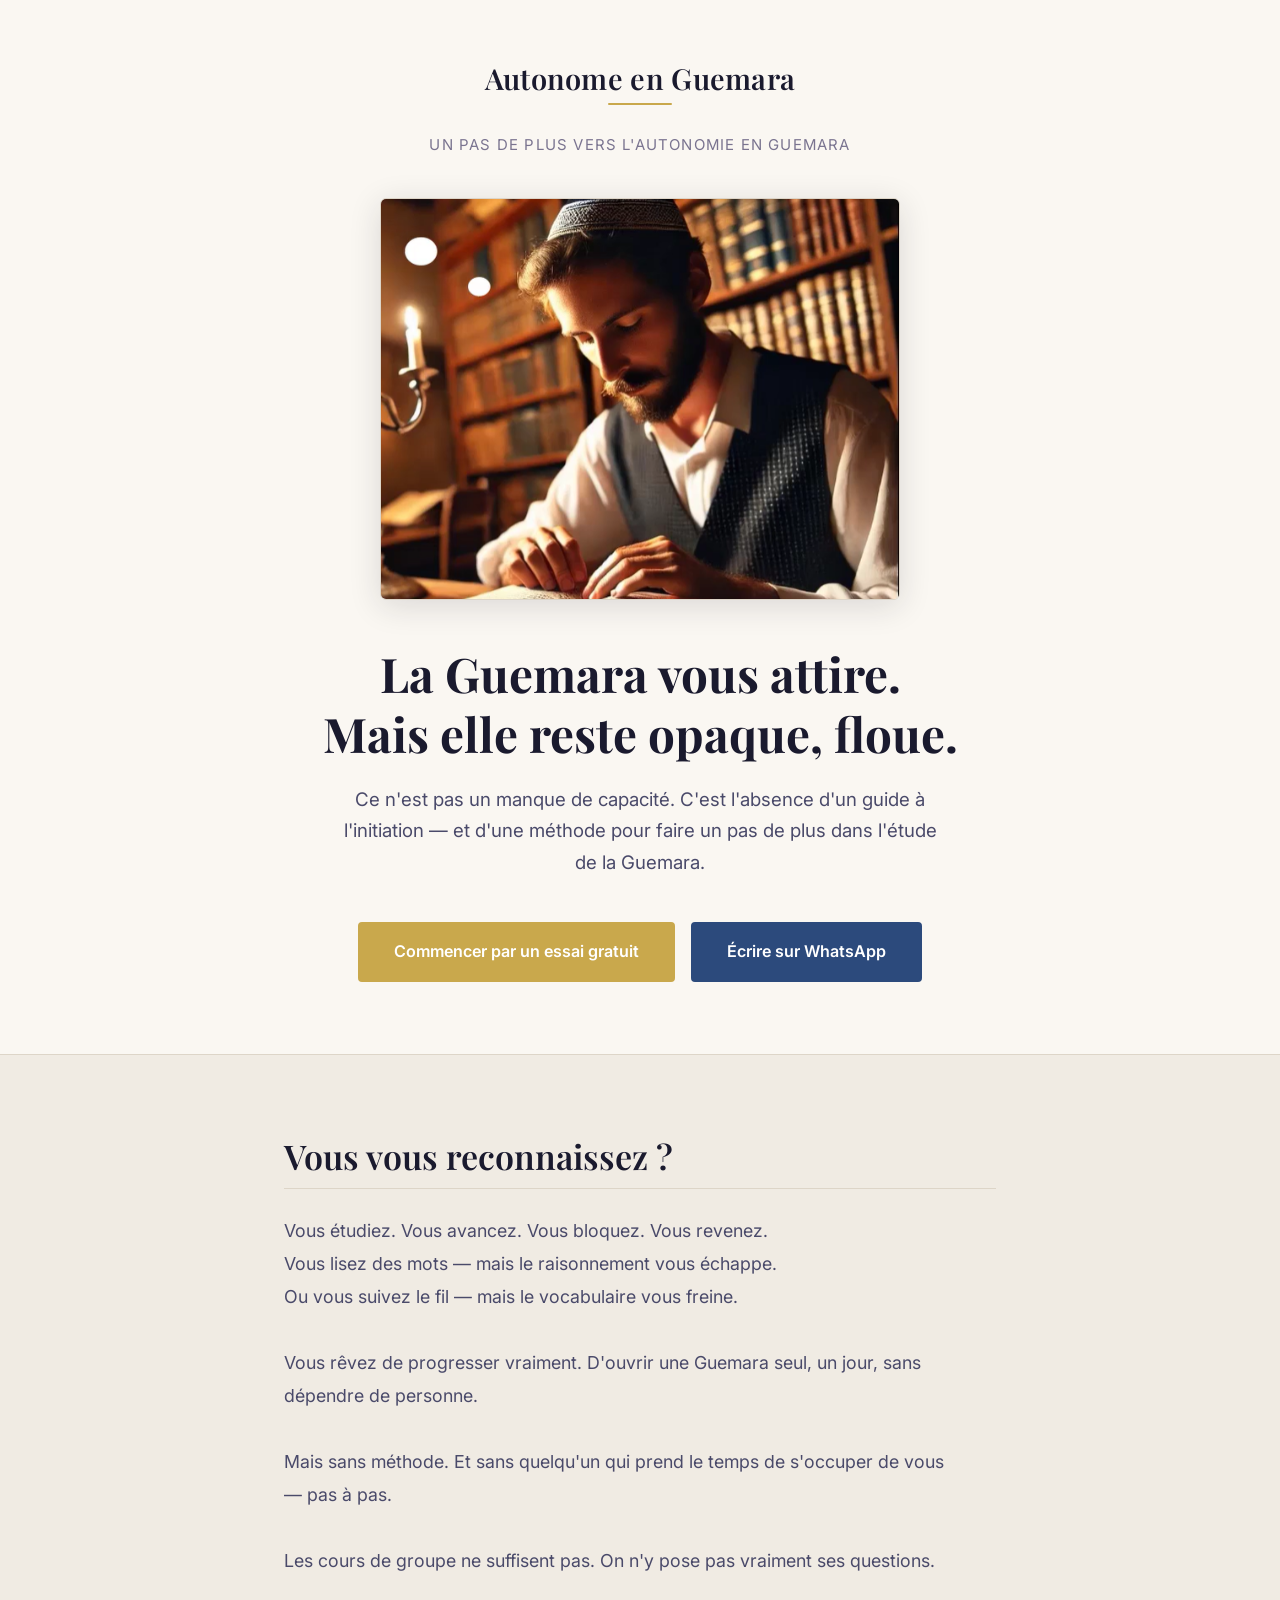
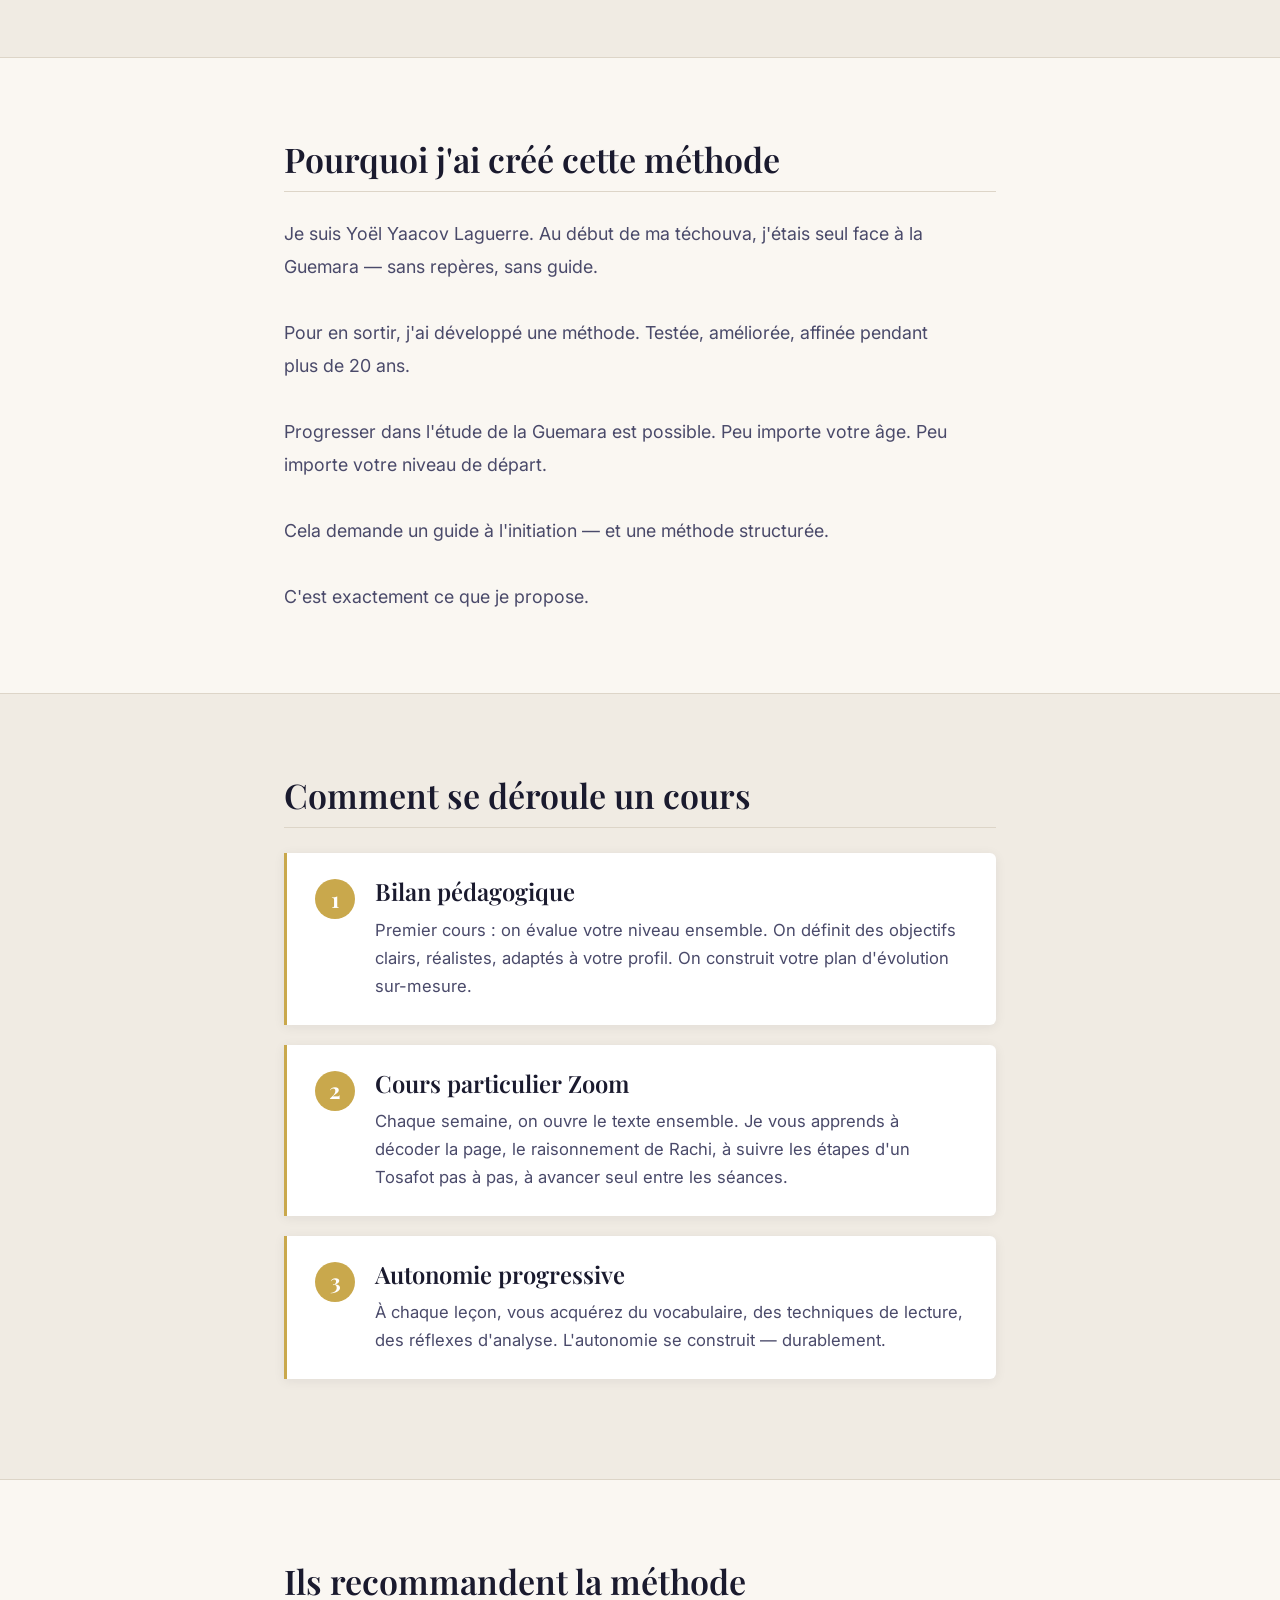
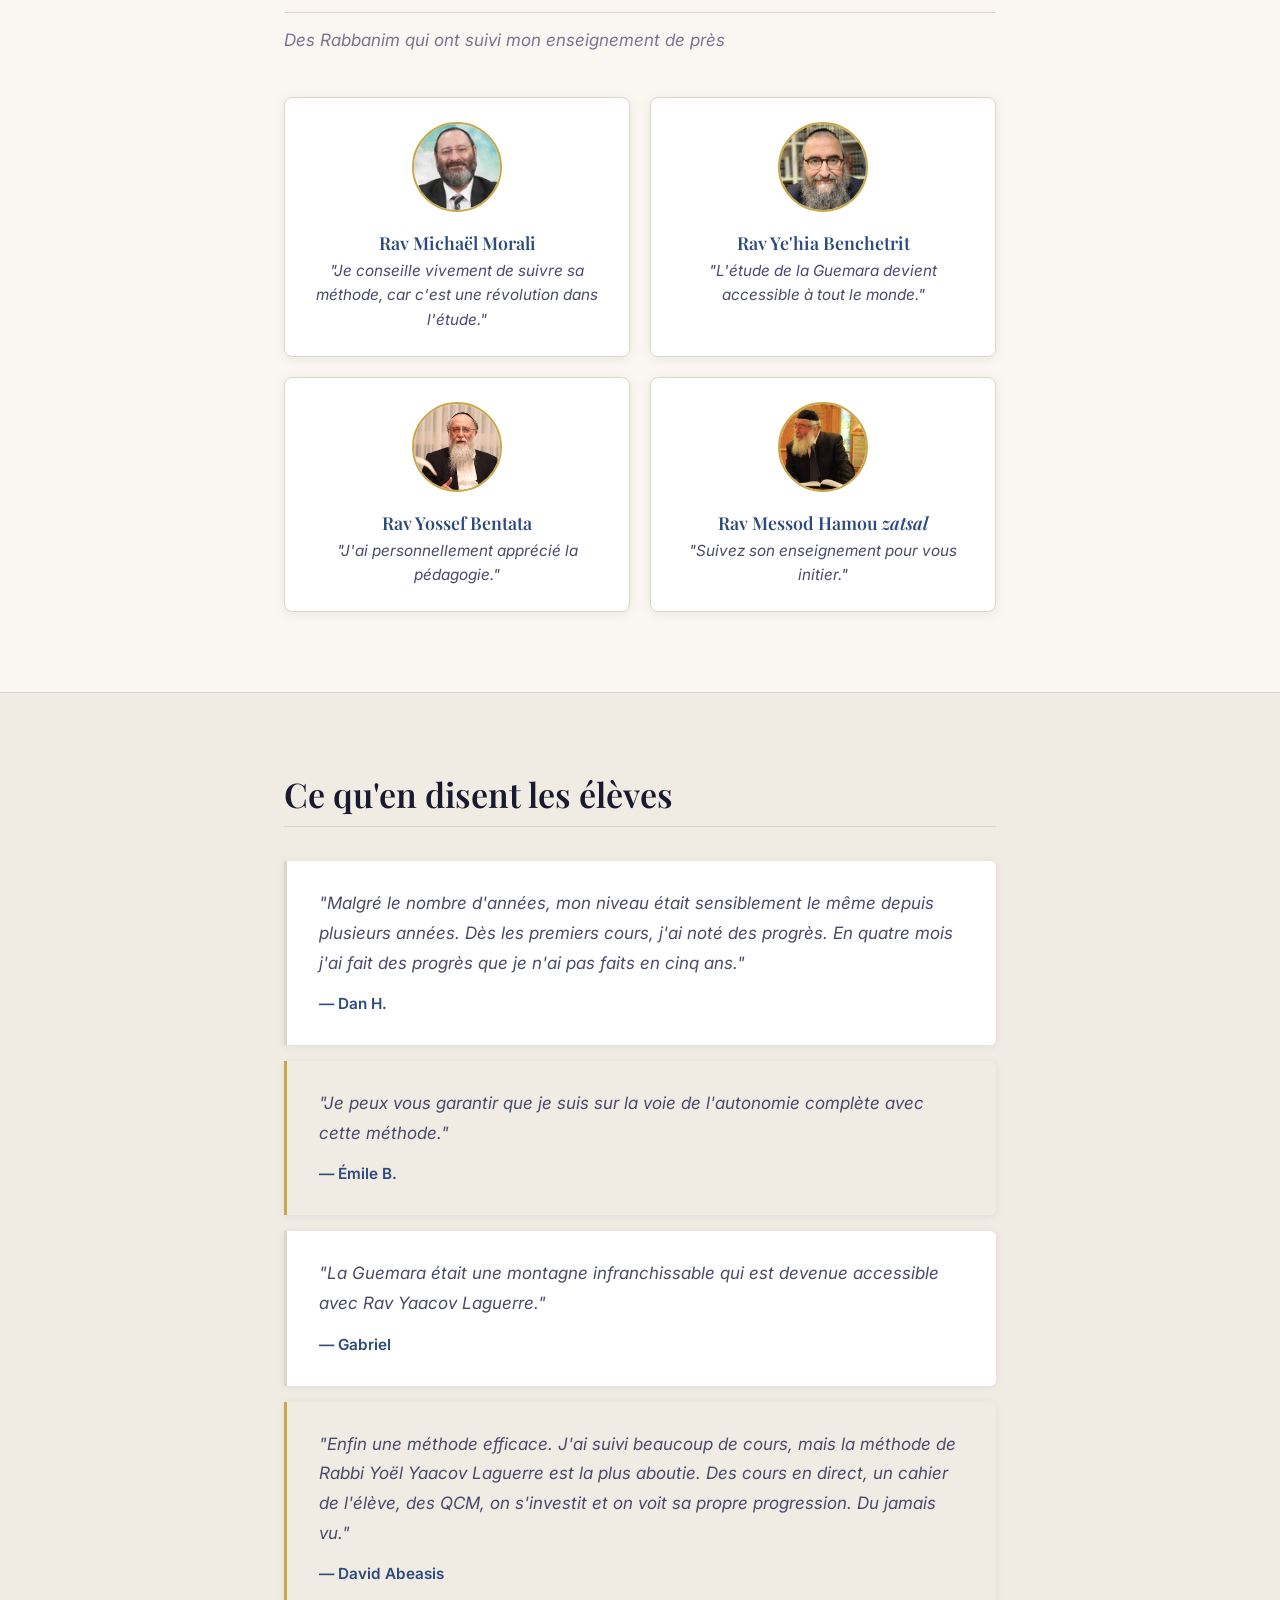
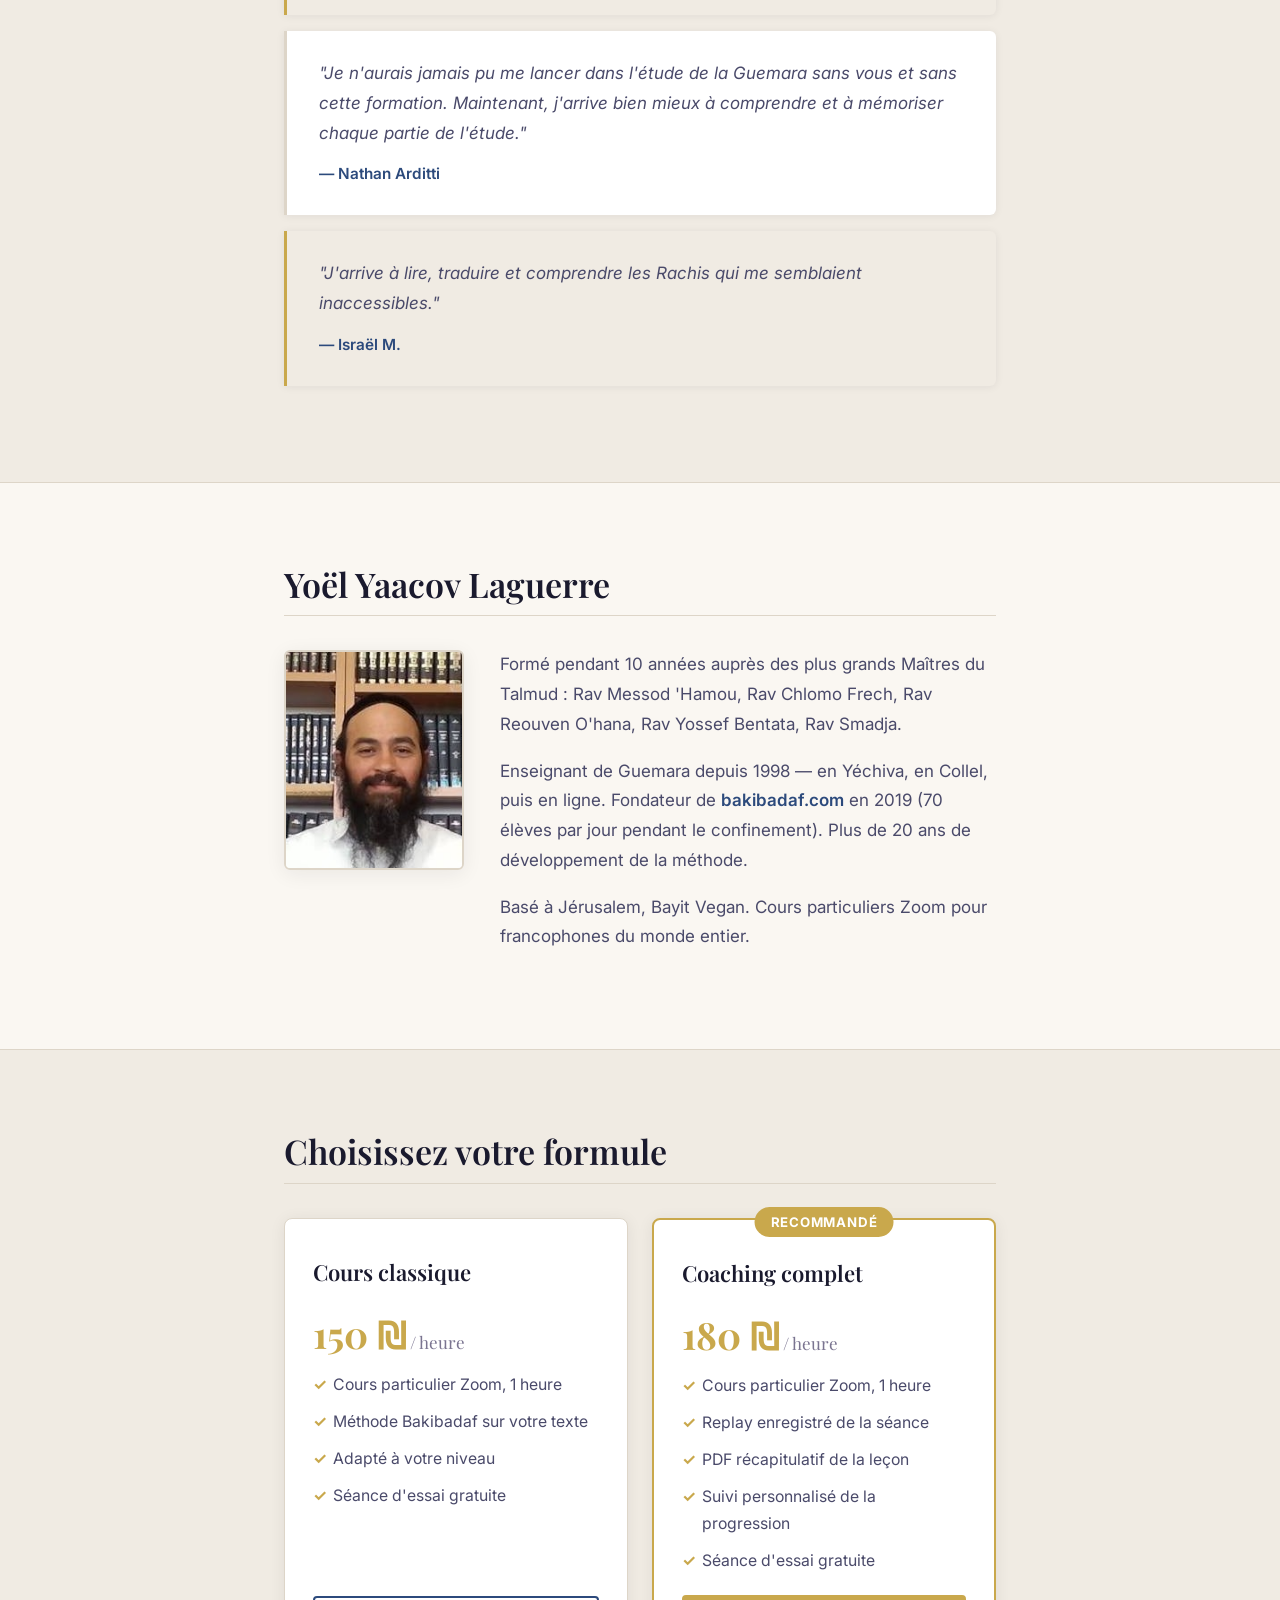
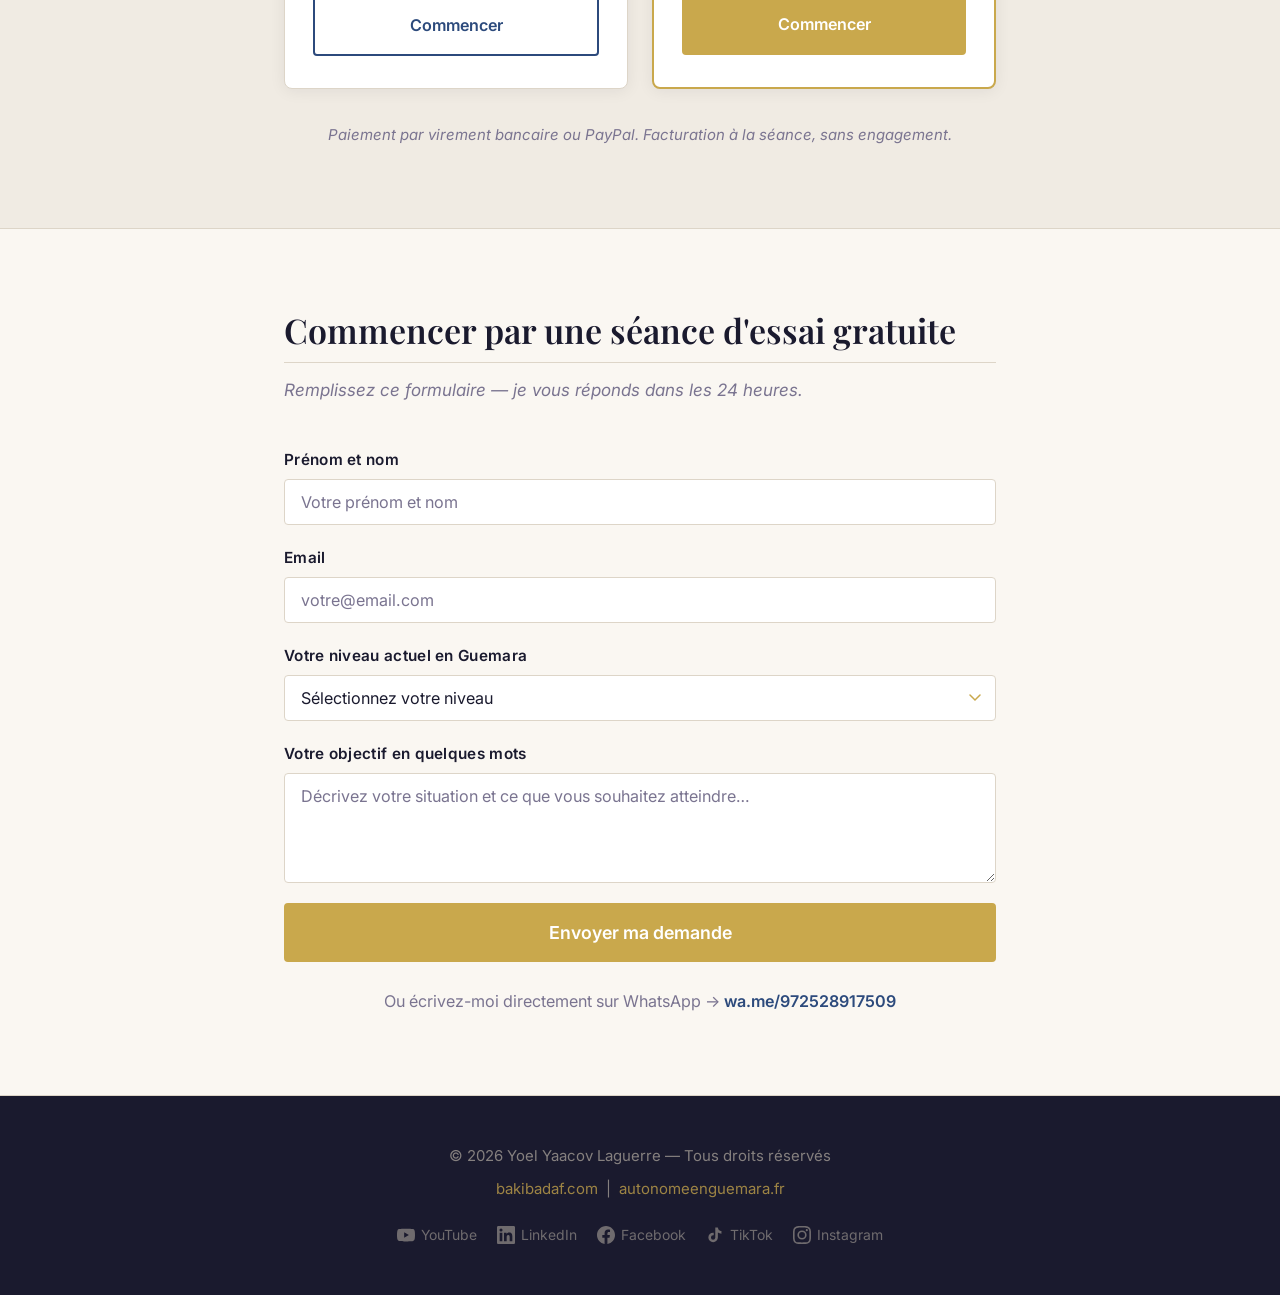
==== commit 08ac0621: "Formulaire niveau : 5 nouvelles options + bio 10 années" ====
--- a/index.html
+++ b/index.html
@@ -239,7 +239,7 @@
           loading="lazy"
         />
         <div class="bio__texte">
-          <p>Formé pendant 7 années auprès des plus grands Maîtres du Talmud : Rav Messod 'Hamou, Rav Chlomo Frech, Rav Reouven O'hana, Rav Yossef Bentata, Rav Smadja.</p>
+          <p>Formé pendant 10 années auprès des plus grands Maîtres du Talmud : Rav Messod 'Hamou, Rav Chlomo Frech, Rav Reouven O'hana, Rav Yossef Bentata, Rav Smadja.</p>
           <p>Enseignant de Guemara depuis 1998 — en Yéchiva, en Collel, puis en ligne. Fondateur de <strong>bakibadaf.com</strong> en 2019 (70 élèves par jour pendant le confinement). Plus de 20 ans de développement de la méthode.</p>
           <p>Basé à Jérusalem, Bayit Vegan. Cours particuliers Zoom pour francophones du monde entier.</p>
         </div>
@@ -336,9 +336,10 @@
           <select id="niveau" name="niveau" required>
             <option value="" disabled selected>Sélectionnez votre niveau</option>
             <option value="debutant">Débutant complet</option>
-            <option value="lit-bloque">Je lis mais je bloque</option>
-            <option value="intermediaire">Niveau intermédiaire</option>
-            <option value="avance">Avancé</option>
+            <option value="vocabulaire">J'ai beaucoup de mal avec le vocabulaire</option>
+            <option value="raisonnements">J'ai les mots mais je ne comprends pas les raisonnements</option>
+            <option value="autonomie">Je ne veux plus dépendre d'un Rav pour avancer</option>
+            <option value="bases-autonomie">J'ai des bases mais je veux vraiment devenir autonome</option>
           </select>
         </div>
 
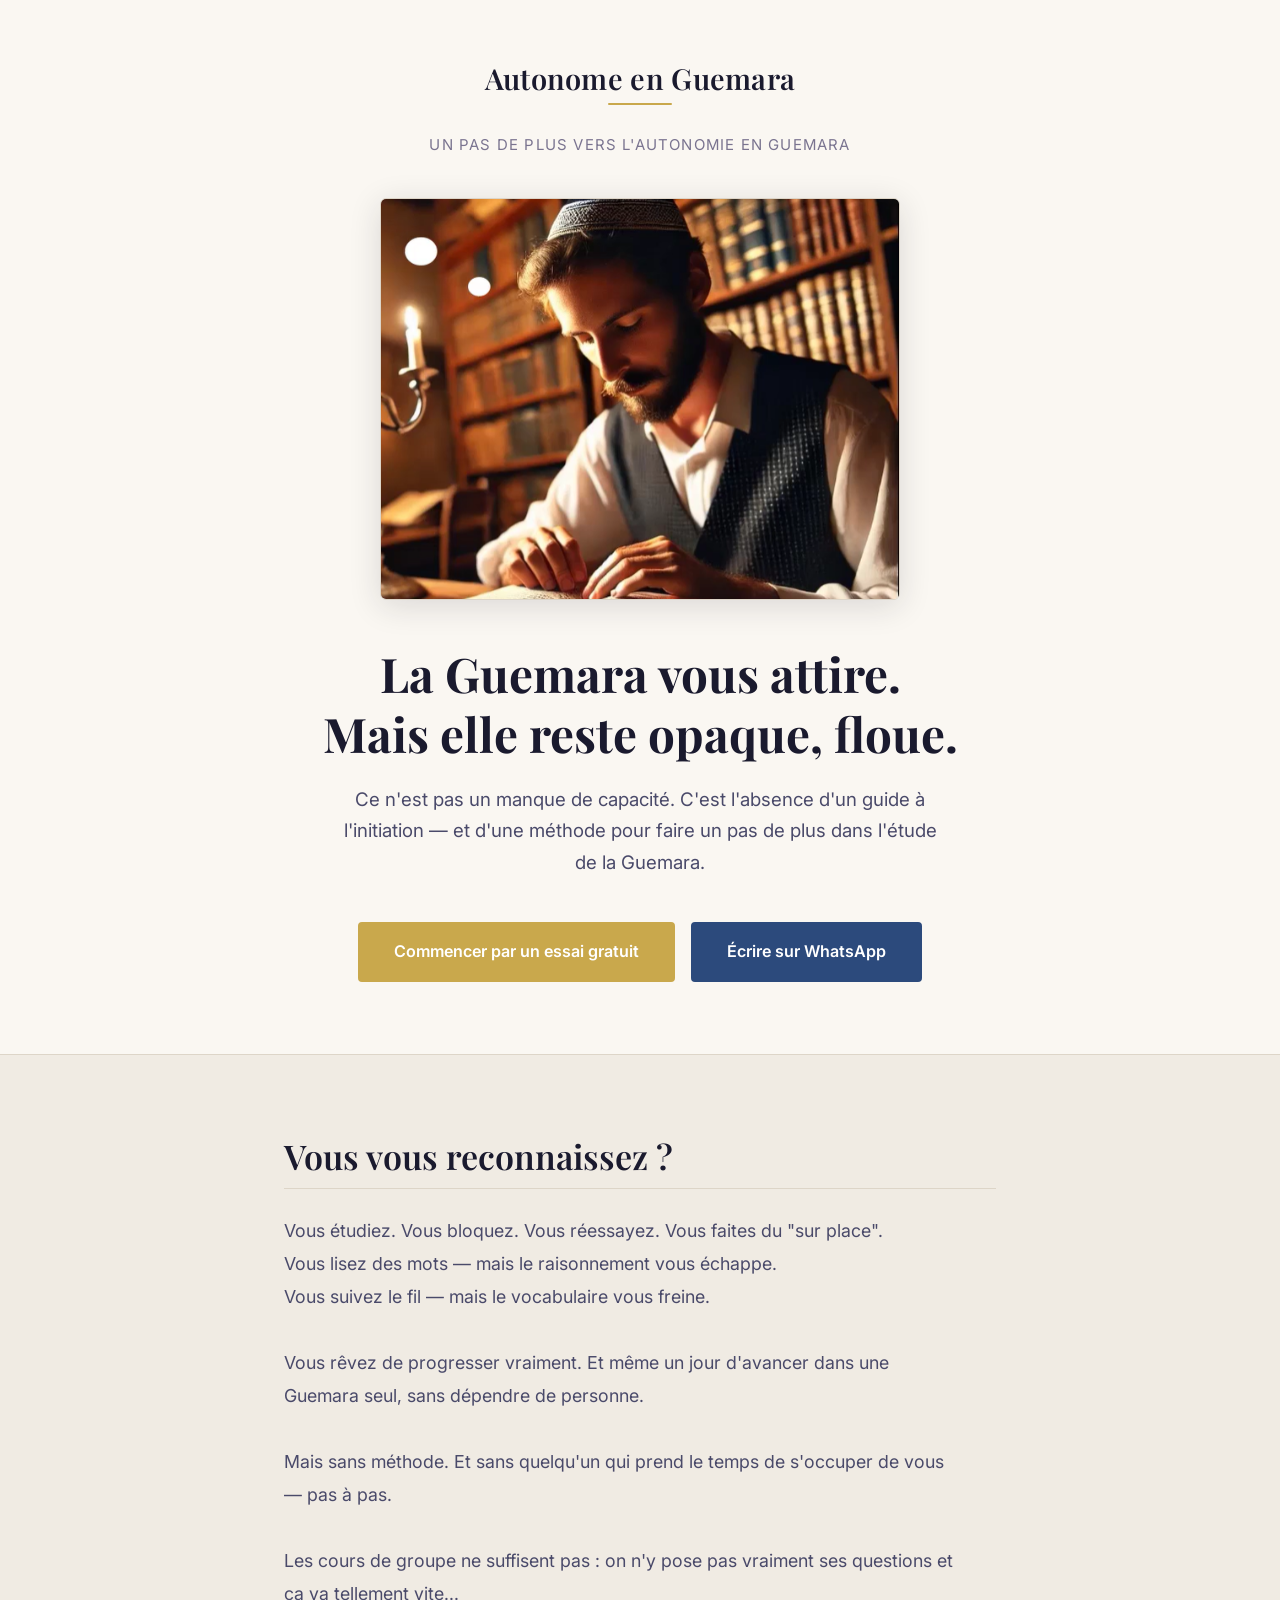
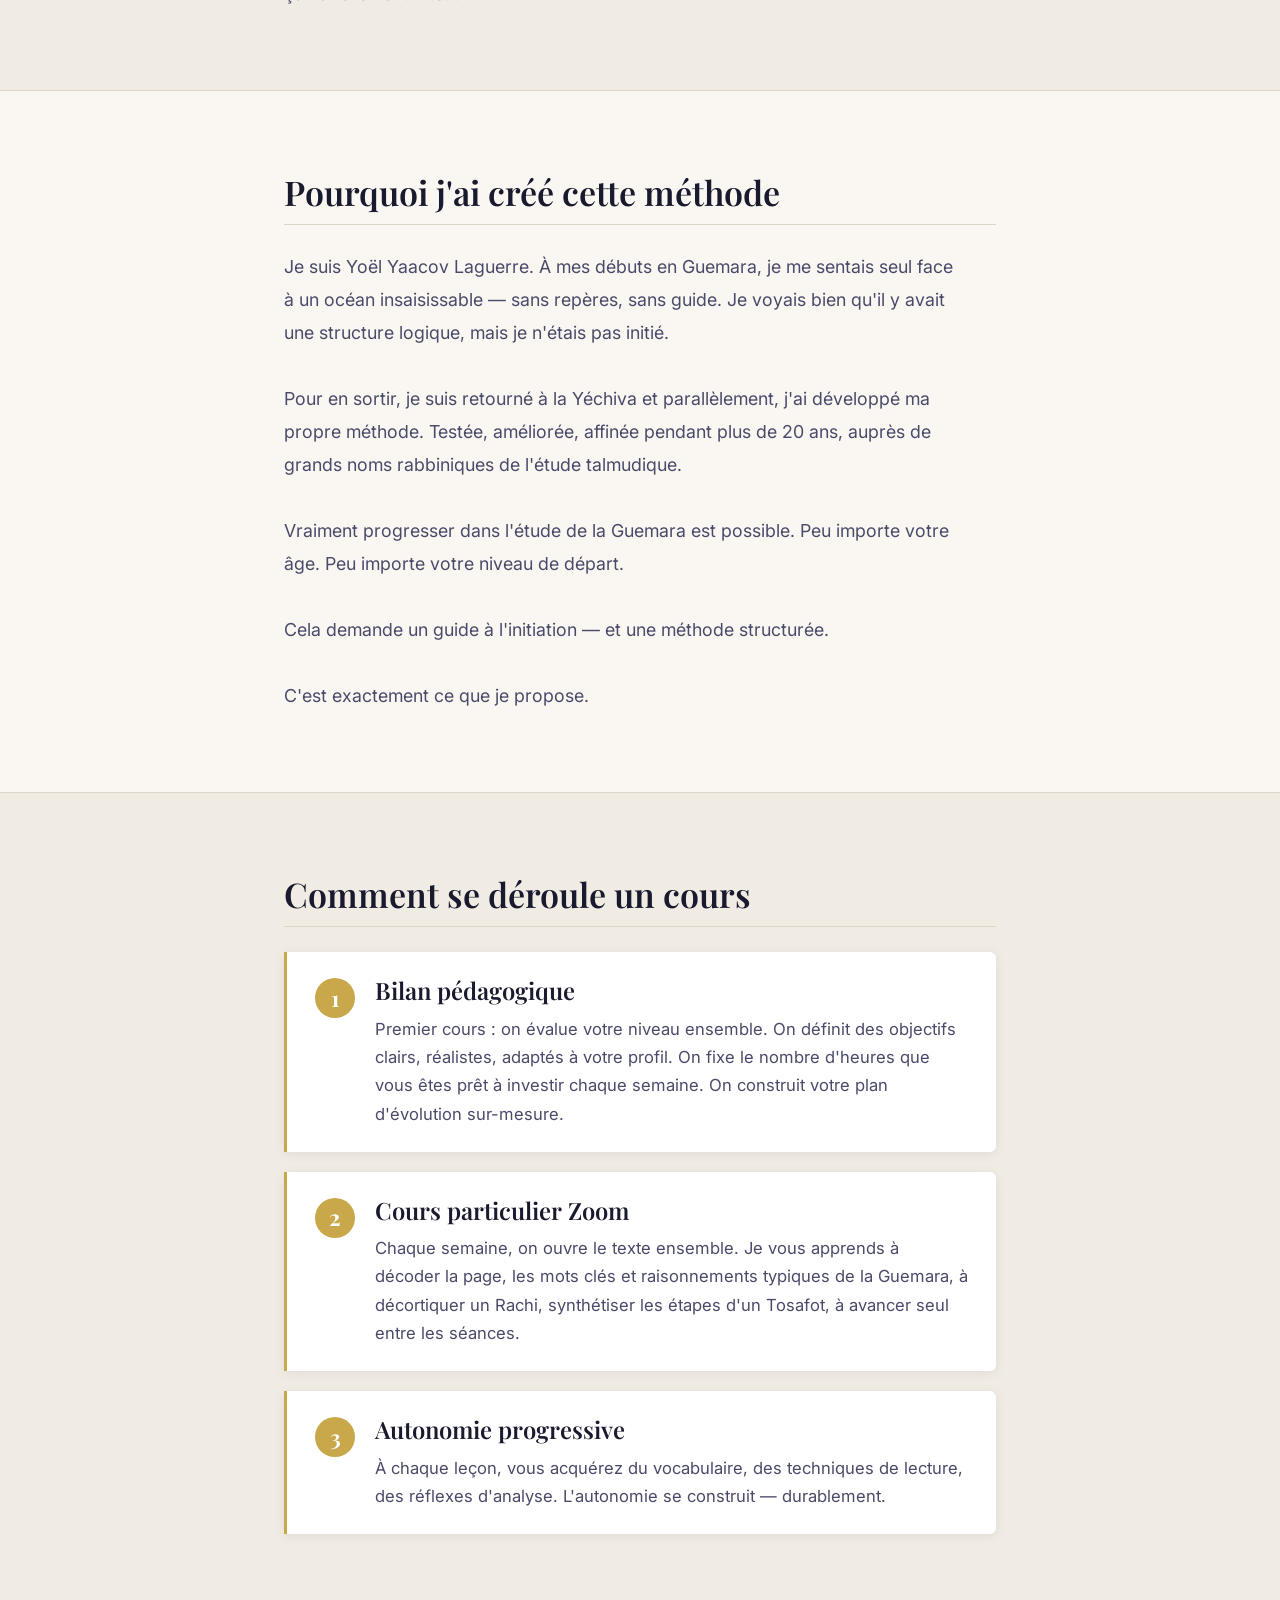
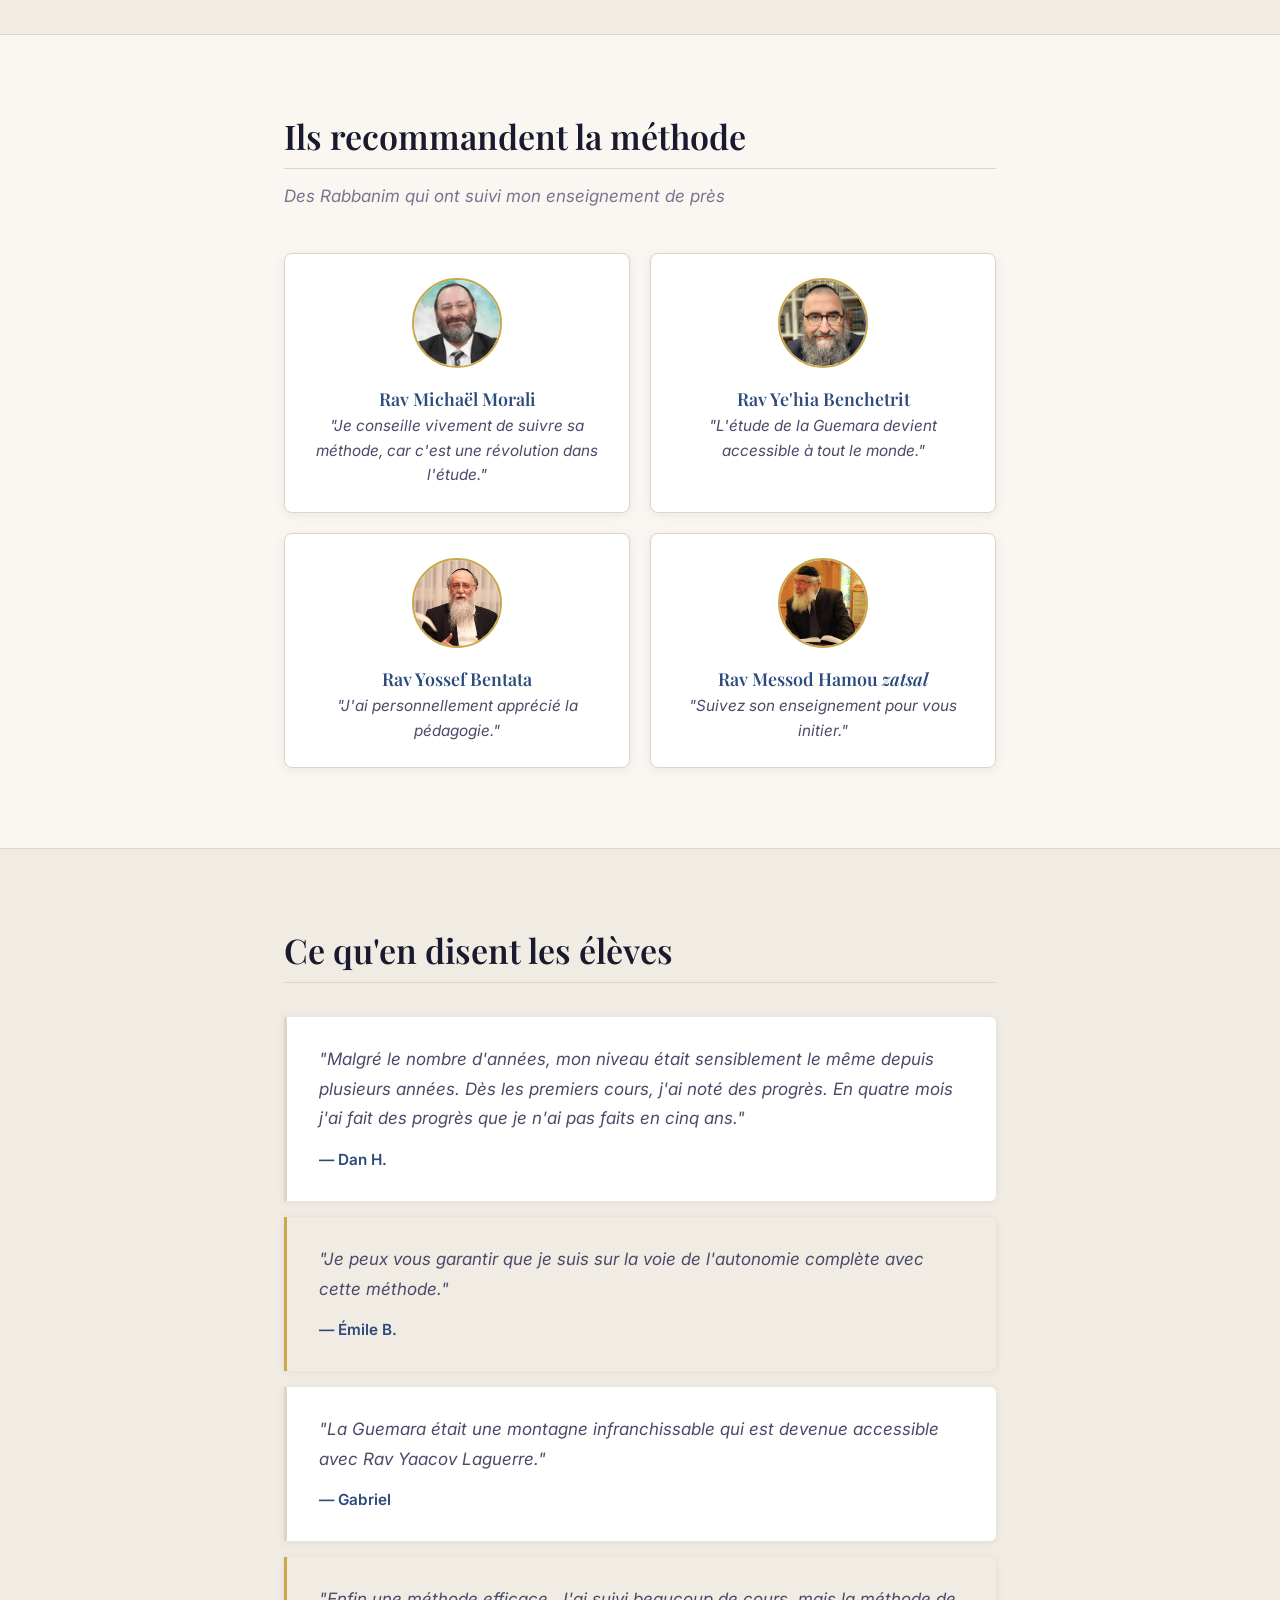
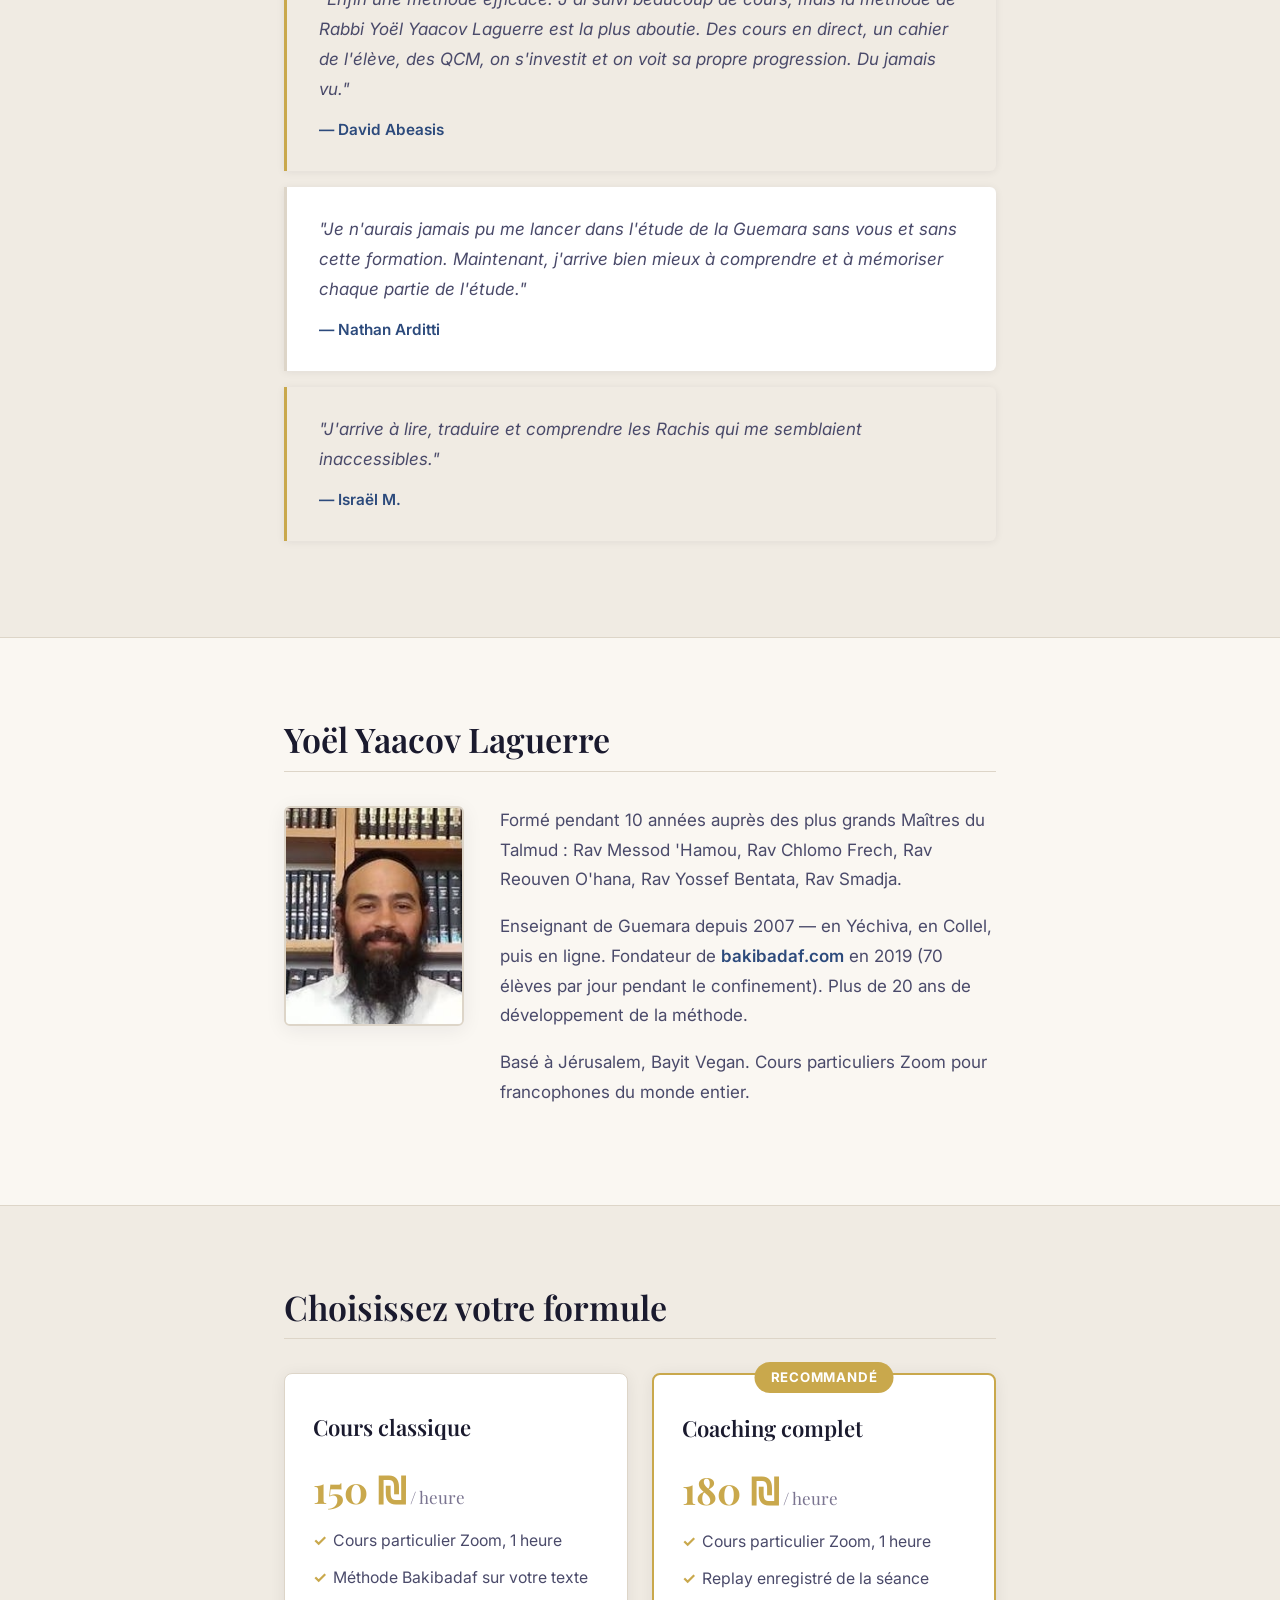
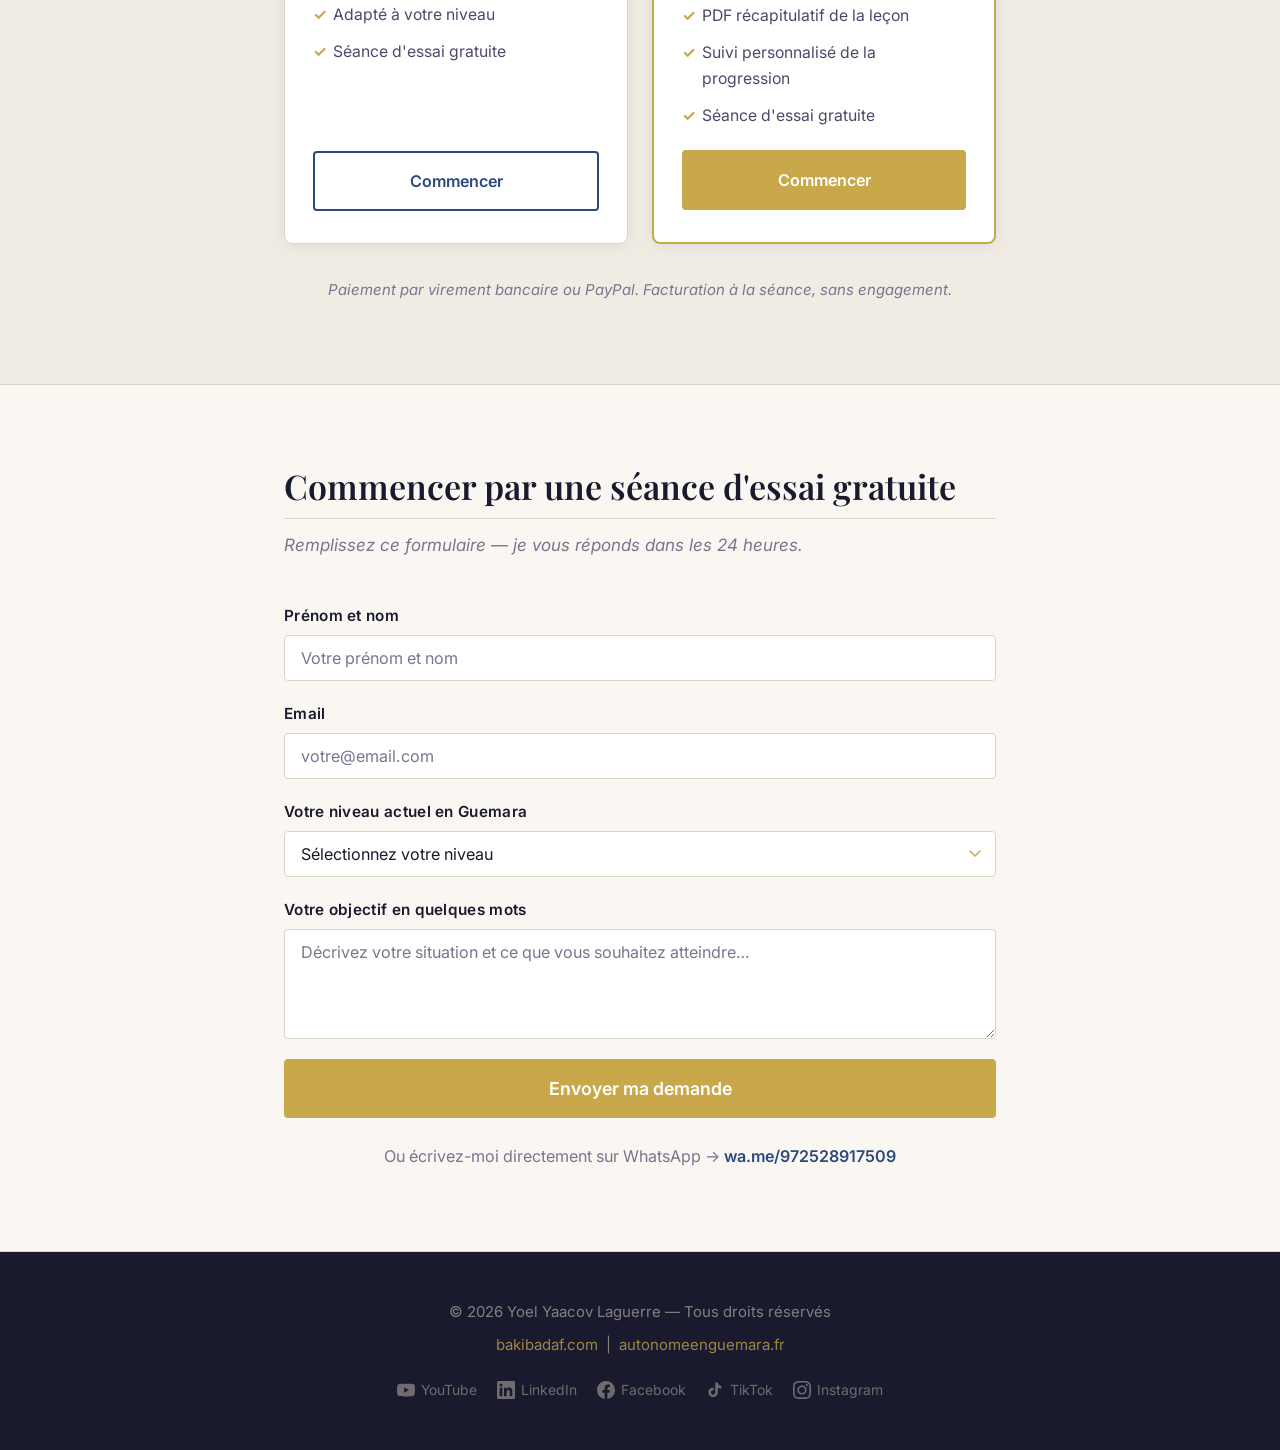
==== commit cd8a0ce6: "Corrections texte : douleur, pourquoi, étapes 1&2, bio 2007" ====
--- a/index.html
+++ b/index.html
@@ -58,12 +58,12 @@
     <div class="container">
       <h2>Vous vous reconnaissez&nbsp;?</h2>
       <p class="prose">
-        Vous étudiez. Vous avancez. Vous bloquez. Vous revenez.<br>
+        Vous étudiez. Vous bloquez. Vous réessayez. Vous faites du "sur place".<br>
         Vous lisez des mots — mais le raisonnement vous échappe.<br>
-        Ou vous suivez le fil — mais le vocabulaire vous freine.<br><br>
-        Vous rêvez de progresser vraiment. D'ouvrir une Guemara seul, un jour, sans dépendre de personne.<br><br>
+        Vous suivez le fil — mais le vocabulaire vous freine.<br><br>
+        Vous rêvez de progresser vraiment. Et même un jour d'avancer dans une Guemara seul, sans dépendre de personne.<br><br>
         Mais sans méthode. Et sans quelqu'un qui prend le temps de s'occuper de vous — pas à pas.<br><br>
-        Les cours de groupe ne suffisent pas. On n'y pose pas vraiment ses questions.
+        Les cours de groupe ne suffisent pas : on n'y pose pas vraiment ses questions et ça va tellement vite...
       </p>
     </div>
   </section>
@@ -77,9 +77,9 @@
     <div class="container">
       <h2>Pourquoi j'ai créé cette méthode</h2>
       <p class="prose">
-        Je suis Yoël Yaacov Laguerre. Au début de ma téchouva, j'étais seul face à la Guemara — sans repères, sans guide.<br><br>
-        Pour en sortir, j'ai développé une méthode. Testée, améliorée, affinée pendant plus de 20 ans.<br><br>
-        Progresser dans l'étude de la Guemara est possible. Peu importe votre âge. Peu importe votre niveau de départ.<br><br>
+        Je suis Yoël Yaacov Laguerre. À mes débuts en Guemara, je me sentais seul face à un océan insaisissable — sans repères, sans guide. Je voyais bien qu'il y avait une structure logique, mais je n'étais pas initié.<br><br>
+        Pour en sortir, je suis retourné à la Yéchiva et parallèlement, j'ai développé ma propre méthode. Testée, améliorée, affinée pendant plus de 20 ans, auprès de grands noms rabbiniques de l'étude talmudique.<br><br>
+        Vraiment progresser dans l'étude de la Guemara est possible. Peu importe votre âge. Peu importe votre niveau de départ.<br><br>
         Cela demande un guide à l'initiation — et une méthode structurée.<br><br>
         C'est exactement ce que je propose.
       </p>
@@ -99,7 +99,7 @@
         <div class="etape__num">1</div>
         <div class="etape__corps">
           <h3>Bilan pédagogique</h3>
-          <p>Premier cours : on évalue votre niveau ensemble. On définit des objectifs clairs, réalistes, adaptés à votre profil. On construit votre plan d'évolution sur-mesure.</p>
+          <p>Premier cours : on évalue votre niveau ensemble. On définit des objectifs clairs, réalistes, adaptés à votre profil. On fixe le nombre d'heures que vous êtes prêt à investir chaque semaine. On construit votre plan d'évolution sur-mesure.</p>
         </div>
       </div>
 
@@ -107,7 +107,7 @@
         <div class="etape__num">2</div>
         <div class="etape__corps">
           <h3>Cours particulier Zoom</h3>
-          <p>Chaque semaine, on ouvre le texte ensemble. Je vous apprends à décoder la page, le raisonnement de Rachi, à suivre les étapes d'un Tosafot pas à pas, à avancer seul entre les séances.</p>
+          <p>Chaque semaine, on ouvre le texte ensemble. Je vous apprends à décoder la page, les mots clés et raisonnements typiques de la Guemara, à décortiquer un Rachi, synthétiser les étapes d'un Tosafot, à avancer seul entre les séances.</p>
         </div>
       </div>
 
@@ -240,7 +240,7 @@
         />
         <div class="bio__texte">
           <p>Formé pendant 10 années auprès des plus grands Maîtres du Talmud : Rav Messod 'Hamou, Rav Chlomo Frech, Rav Reouven O'hana, Rav Yossef Bentata, Rav Smadja.</p>
-          <p>Enseignant de Guemara depuis 1998 — en Yéchiva, en Collel, puis en ligne. Fondateur de <strong>bakibadaf.com</strong> en 2019 (70 élèves par jour pendant le confinement). Plus de 20 ans de développement de la méthode.</p>
+          <p>Enseignant de Guemara depuis 2007 — en Yéchiva, en Collel, puis en ligne. Fondateur de <strong>bakibadaf.com</strong> en 2019 (70 élèves par jour pendant le confinement). Plus de 20 ans de développement de la méthode.</p>
           <p>Basé à Jérusalem, Bayit Vegan. Cours particuliers Zoom pour francophones du monde entier.</p>
         </div>
       </div>
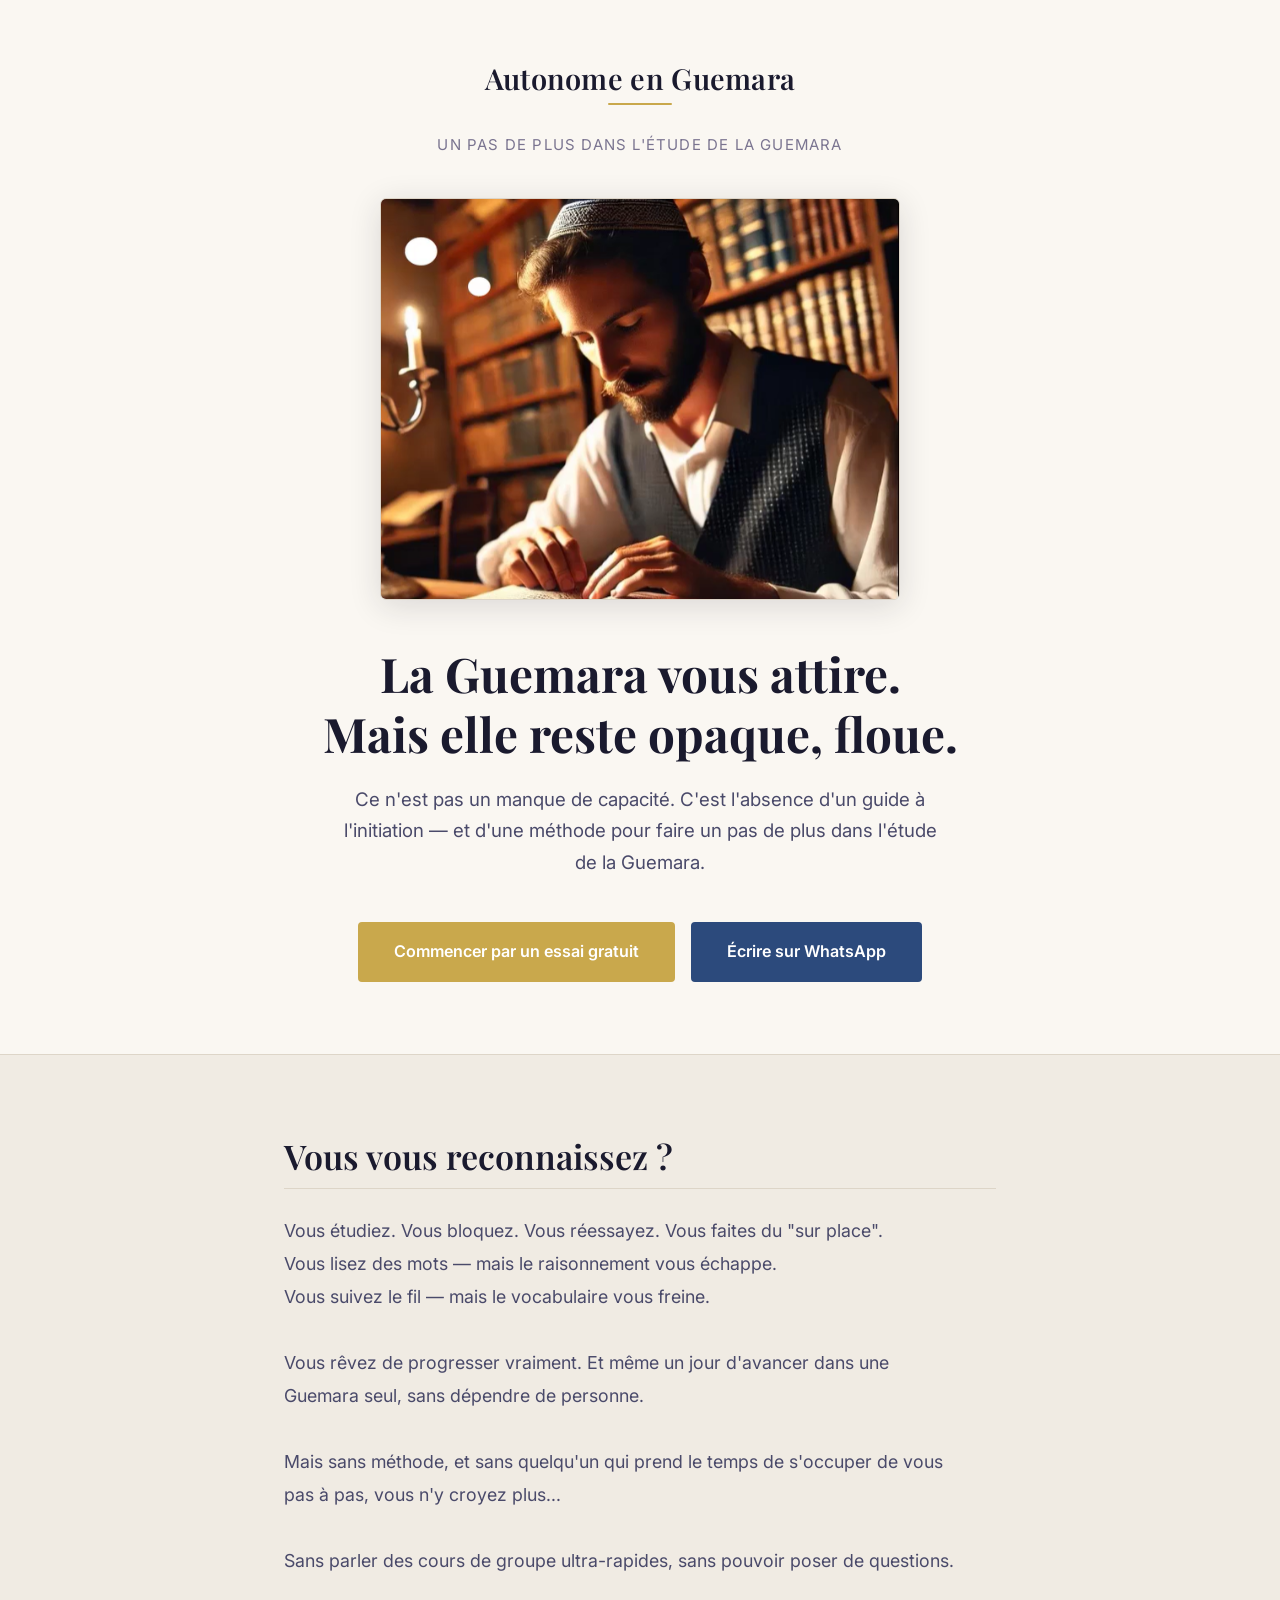
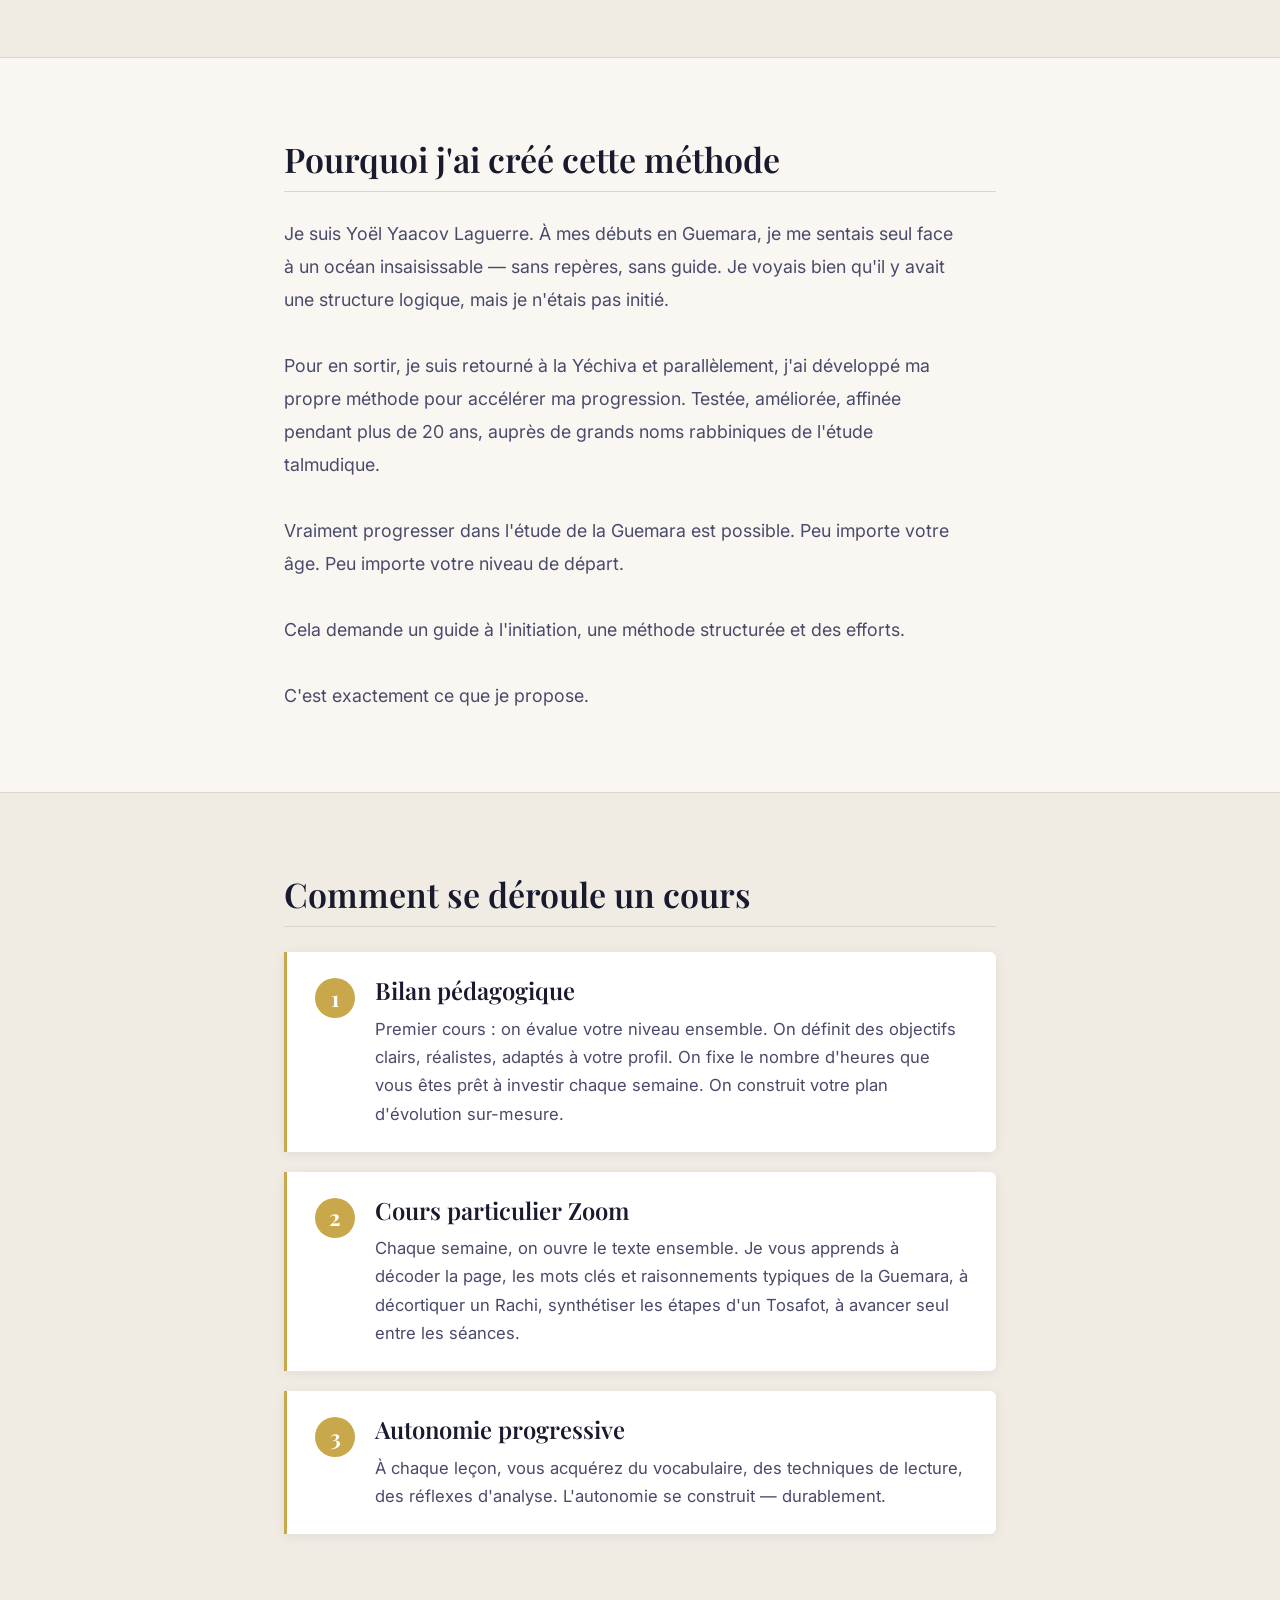
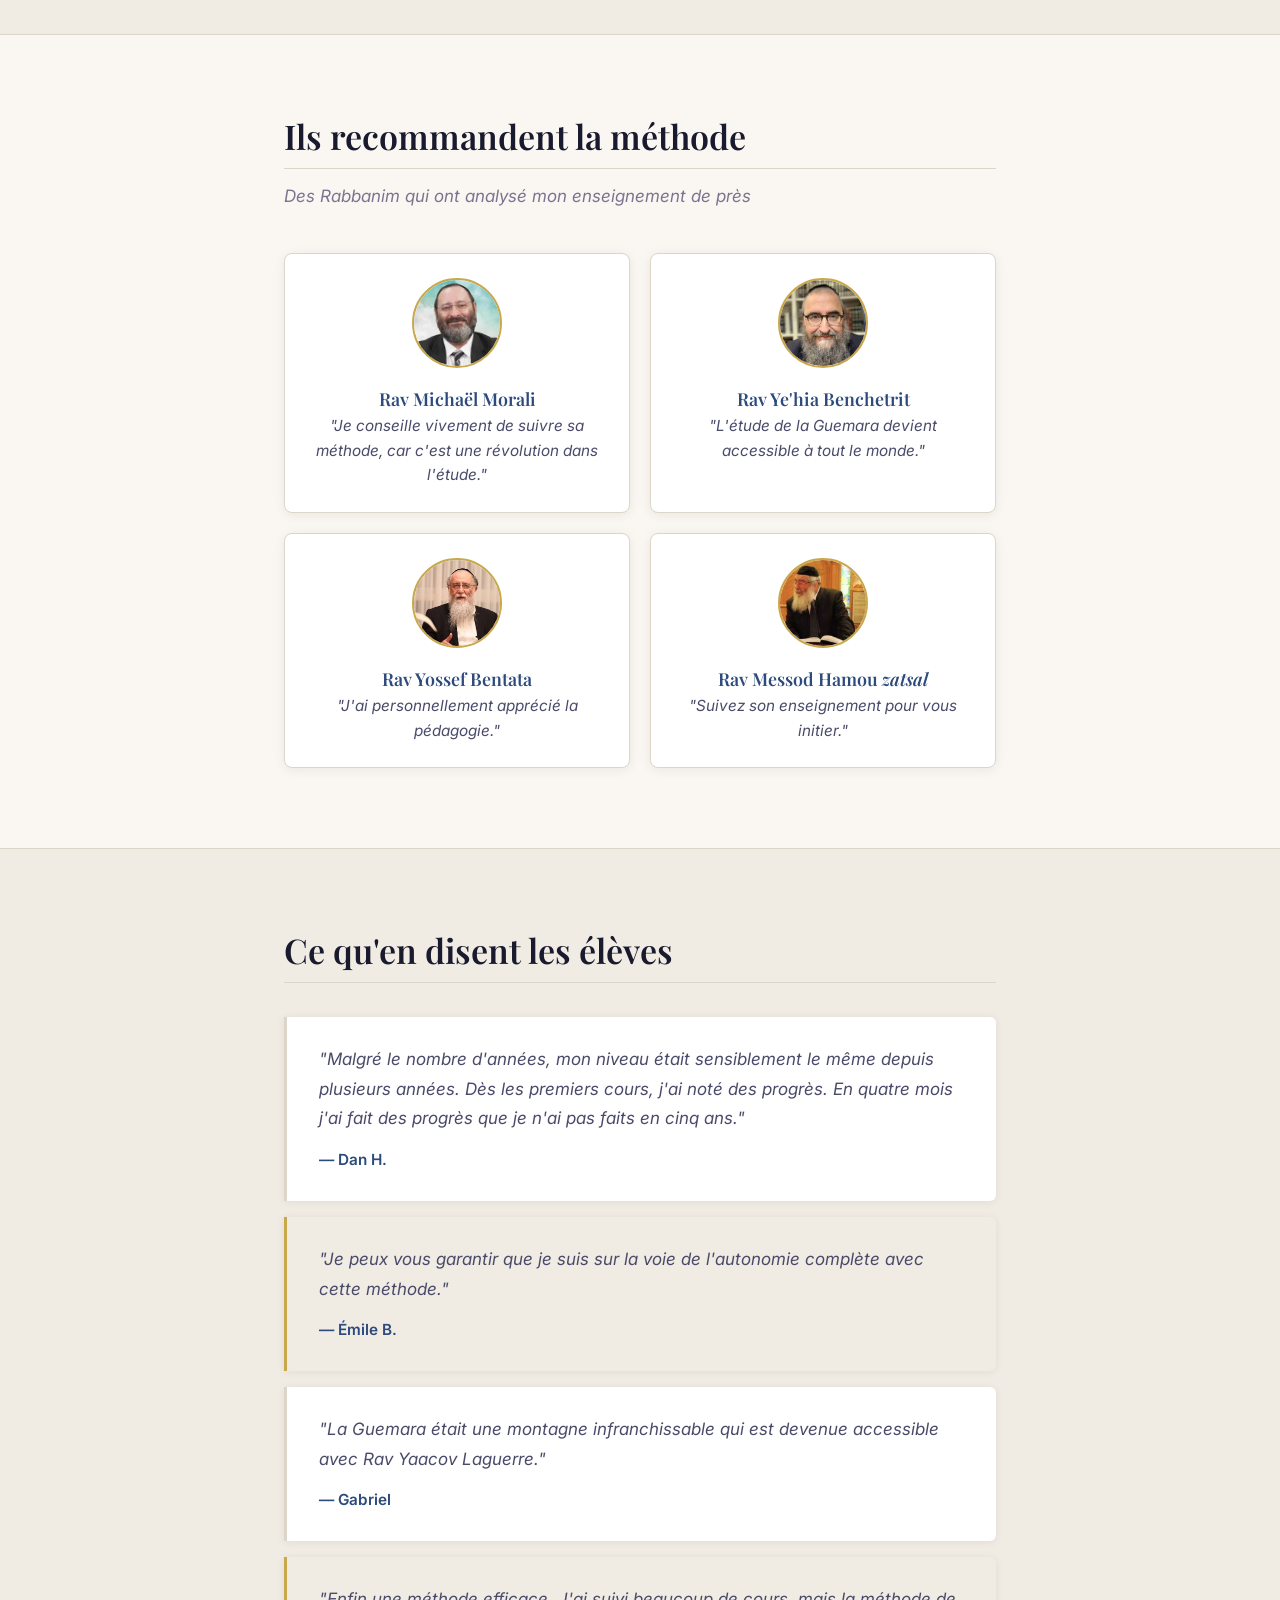
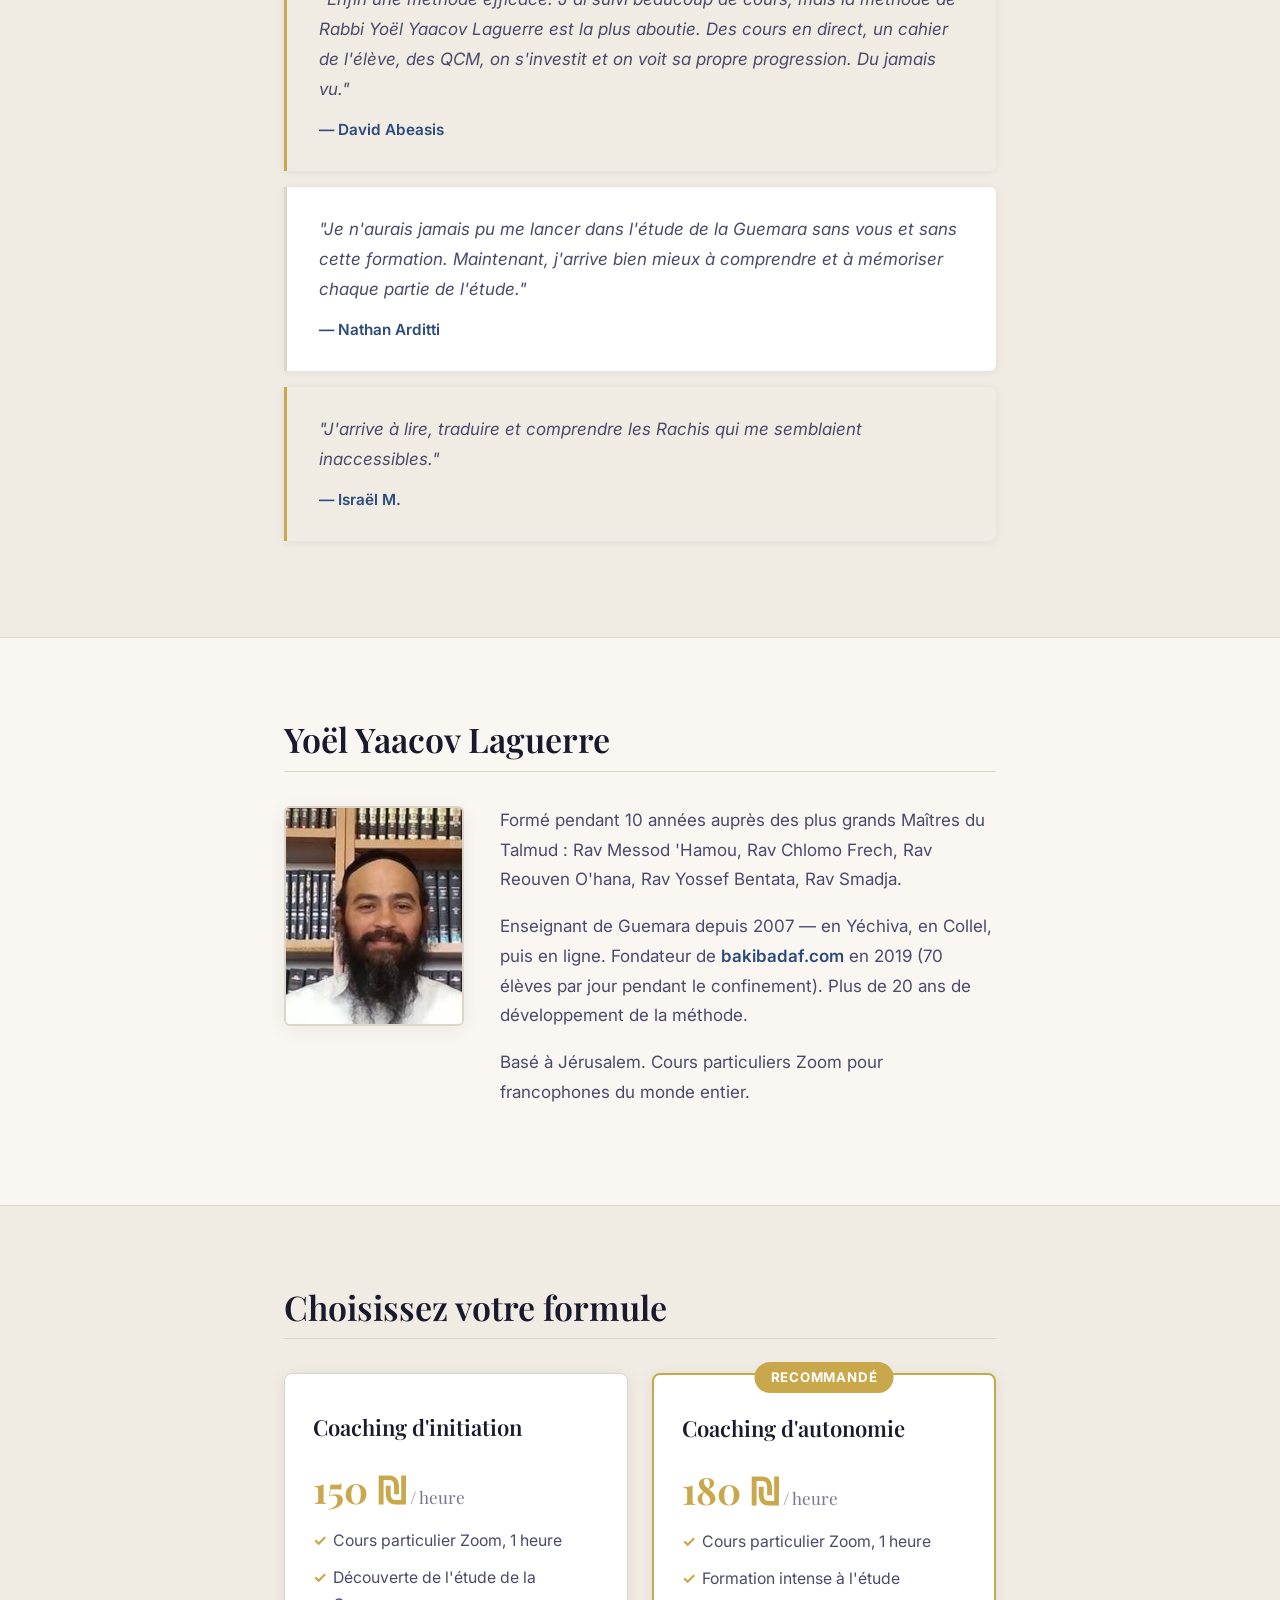
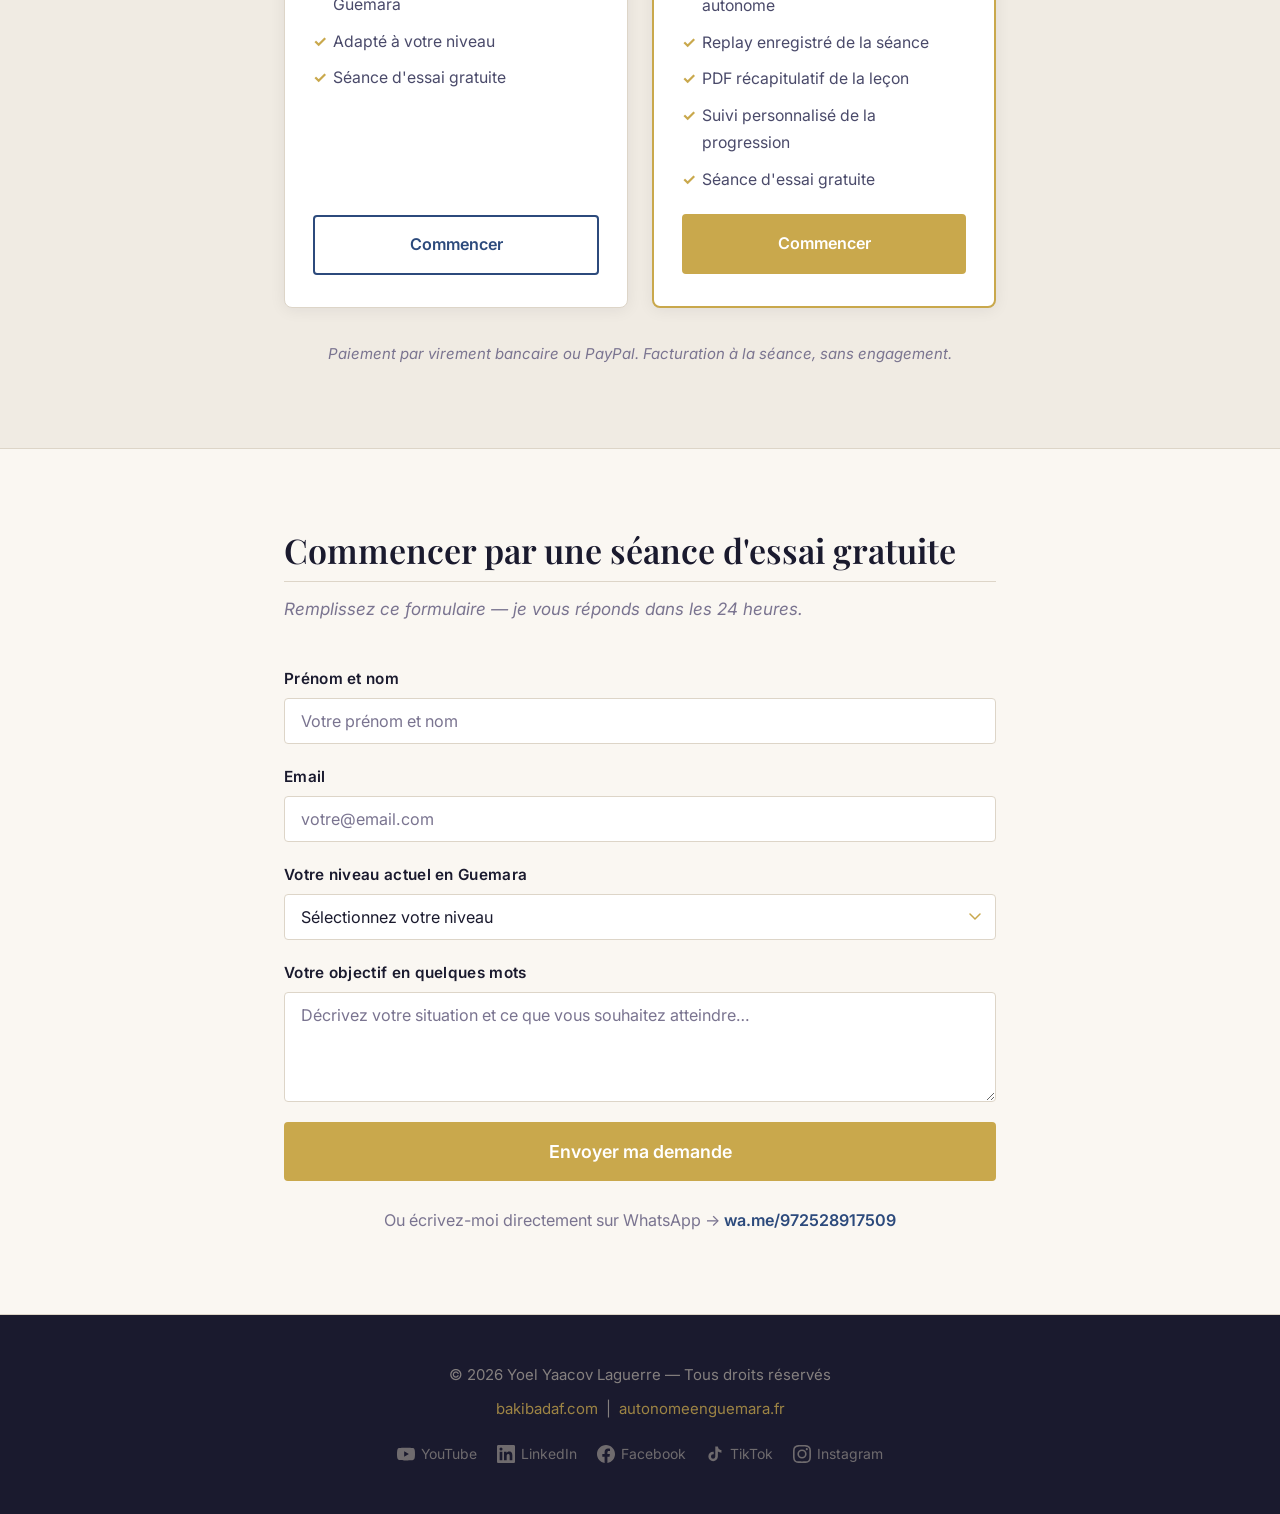
==== commit 68c56269: "9 corrections texte : sous-titre, douleur, pourquoi, rabbanim, bio, tarifs" ====
--- a/index.html
+++ b/index.html
@@ -24,7 +24,7 @@
         <span class="hero__logo-ligne"></span>
       </div>
 
-      <div class="hero__sous-logo">Un pas de plus vers l'autonomie en Guemara</div>
+      <div class="hero__sous-logo">Un pas de plus dans l'étude de la Guemara</div>
 
       <div class="hero__image-wrap">
         <img
@@ -62,8 +62,8 @@
         Vous lisez des mots — mais le raisonnement vous échappe.<br>
         Vous suivez le fil — mais le vocabulaire vous freine.<br><br>
         Vous rêvez de progresser vraiment. Et même un jour d'avancer dans une Guemara seul, sans dépendre de personne.<br><br>
-        Mais sans méthode. Et sans quelqu'un qui prend le temps de s'occuper de vous — pas à pas.<br><br>
-        Les cours de groupe ne suffisent pas : on n'y pose pas vraiment ses questions et ça va tellement vite...
+        Mais sans méthode, et sans quelqu'un qui prend le temps de s'occuper de vous pas à pas, vous n'y croyez plus...<br><br>
+        Sans parler des cours de groupe ultra-rapides, sans pouvoir poser de questions.
       </p>
     </div>
   </section>
@@ -78,9 +78,9 @@
       <h2>Pourquoi j'ai créé cette méthode</h2>
       <p class="prose">
         Je suis Yoël Yaacov Laguerre. À mes débuts en Guemara, je me sentais seul face à un océan insaisissable — sans repères, sans guide. Je voyais bien qu'il y avait une structure logique, mais je n'étais pas initié.<br><br>
-        Pour en sortir, je suis retourné à la Yéchiva et parallèlement, j'ai développé ma propre méthode. Testée, améliorée, affinée pendant plus de 20 ans, auprès de grands noms rabbiniques de l'étude talmudique.<br><br>
+        Pour en sortir, je suis retourné à la Yéchiva et parallèlement, j'ai développé ma propre méthode pour accélérer ma progression. Testée, améliorée, affinée pendant plus de 20 ans, auprès de grands noms rabbiniques de l'étude talmudique.<br><br>
         Vraiment progresser dans l'étude de la Guemara est possible. Peu importe votre âge. Peu importe votre niveau de départ.<br><br>
-        Cela demande un guide à l'initiation — et une méthode structurée.<br><br>
+        Cela demande un guide à l'initiation, une méthode structurée et des efforts.<br><br>
         C'est exactement ce que je propose.
       </p>
     </div>
@@ -129,7 +129,7 @@
   <section class="section" id="recommandations">
     <div class="container">
       <h2>Ils recommandent la méthode</h2>
-      <p class="section__sous-titre">Des Rabbanim qui ont suivi mon enseignement de près</p>
+      <p class="section__sous-titre">Des Rabbanim qui ont analysé mon enseignement de près</p>
 
       <div class="cards-grid">
 
@@ -241,7 +241,7 @@
         <div class="bio__texte">
           <p>Formé pendant 10 années auprès des plus grands Maîtres du Talmud : Rav Messod 'Hamou, Rav Chlomo Frech, Rav Reouven O'hana, Rav Yossef Bentata, Rav Smadja.</p>
           <p>Enseignant de Guemara depuis 2007 — en Yéchiva, en Collel, puis en ligne. Fondateur de <strong>bakibadaf.com</strong> en 2019 (70 élèves par jour pendant le confinement). Plus de 20 ans de développement de la méthode.</p>
-          <p>Basé à Jérusalem, Bayit Vegan. Cours particuliers Zoom pour francophones du monde entier.</p>
+          <p>Basé à Jérusalem. Cours particuliers Zoom pour francophones du monde entier.</p>
         </div>
       </div>
     </div>
@@ -259,11 +259,11 @@
       <div class="tarifs-grid">
 
         <article class="tarif-card">
-          <h3 class="tarif-card__titre">Cours classique</h3>
+          <h3 class="tarif-card__titre">Coaching d'initiation</h3>
           <div class="tarif-card__prix">150 ₪<span> / heure</span></div>
           <ul class="tarif-card__liste">
             <li>Cours particulier Zoom, 1 heure</li>
-            <li>Méthode Bakibadaf sur votre texte</li>
+            <li>Découverte de l'étude de la Guemara</li>
             <li>Adapté à votre niveau</li>
             <li>Séance d'essai gratuite</li>
           </ul>
@@ -272,10 +272,11 @@
 
         <article class="tarif-card tarif-card--recommande">
           <div class="tarif-card__badge">Recommandé</div>
-          <h3 class="tarif-card__titre">Coaching complet</h3>
+          <h3 class="tarif-card__titre">Coaching d'autonomie</h3>
           <div class="tarif-card__prix">180 ₪<span> / heure</span></div>
           <ul class="tarif-card__liste">
             <li>Cours particulier Zoom, 1 heure</li>
+            <li>Formation intense à l'étude autonome</li>
             <li>Replay enregistré de la séance</li>
             <li>PDF récapitulatif de la leçon</li>
             <li>Suivi personnalisé de la progression</li>
